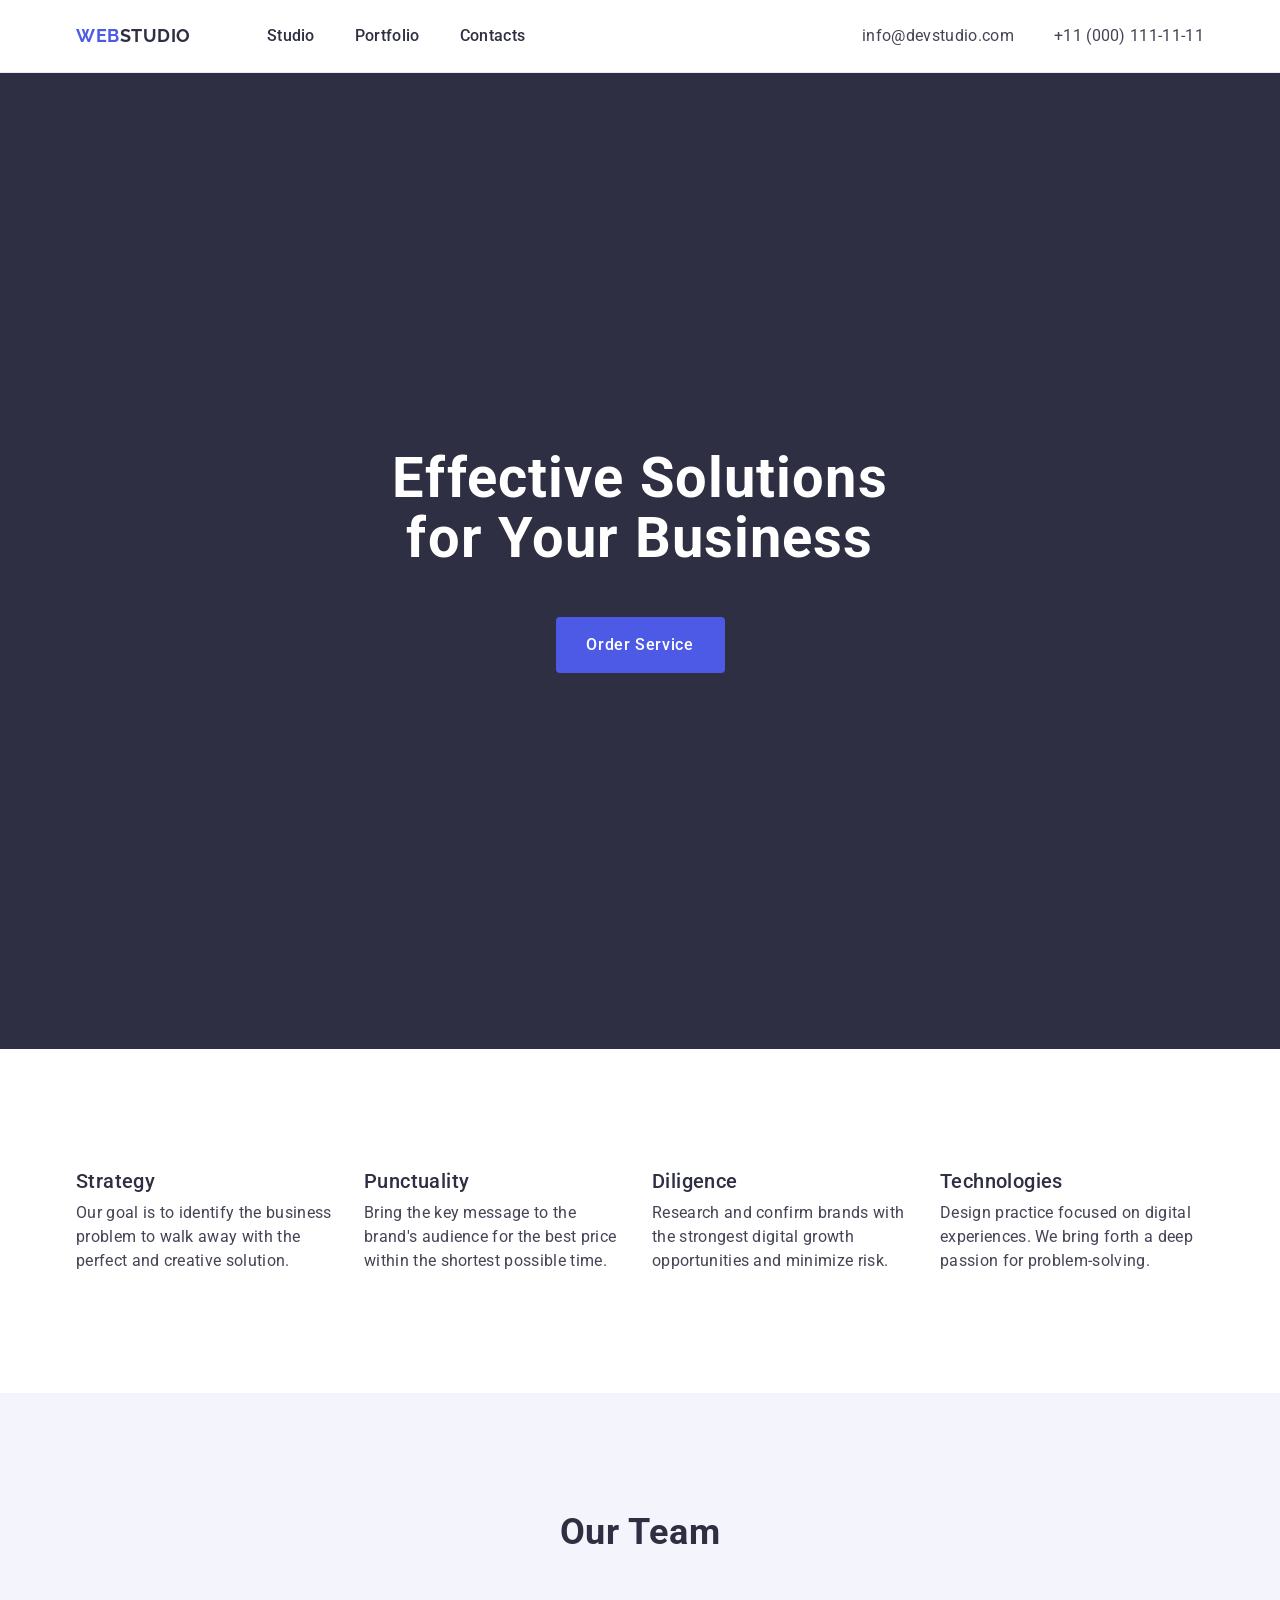
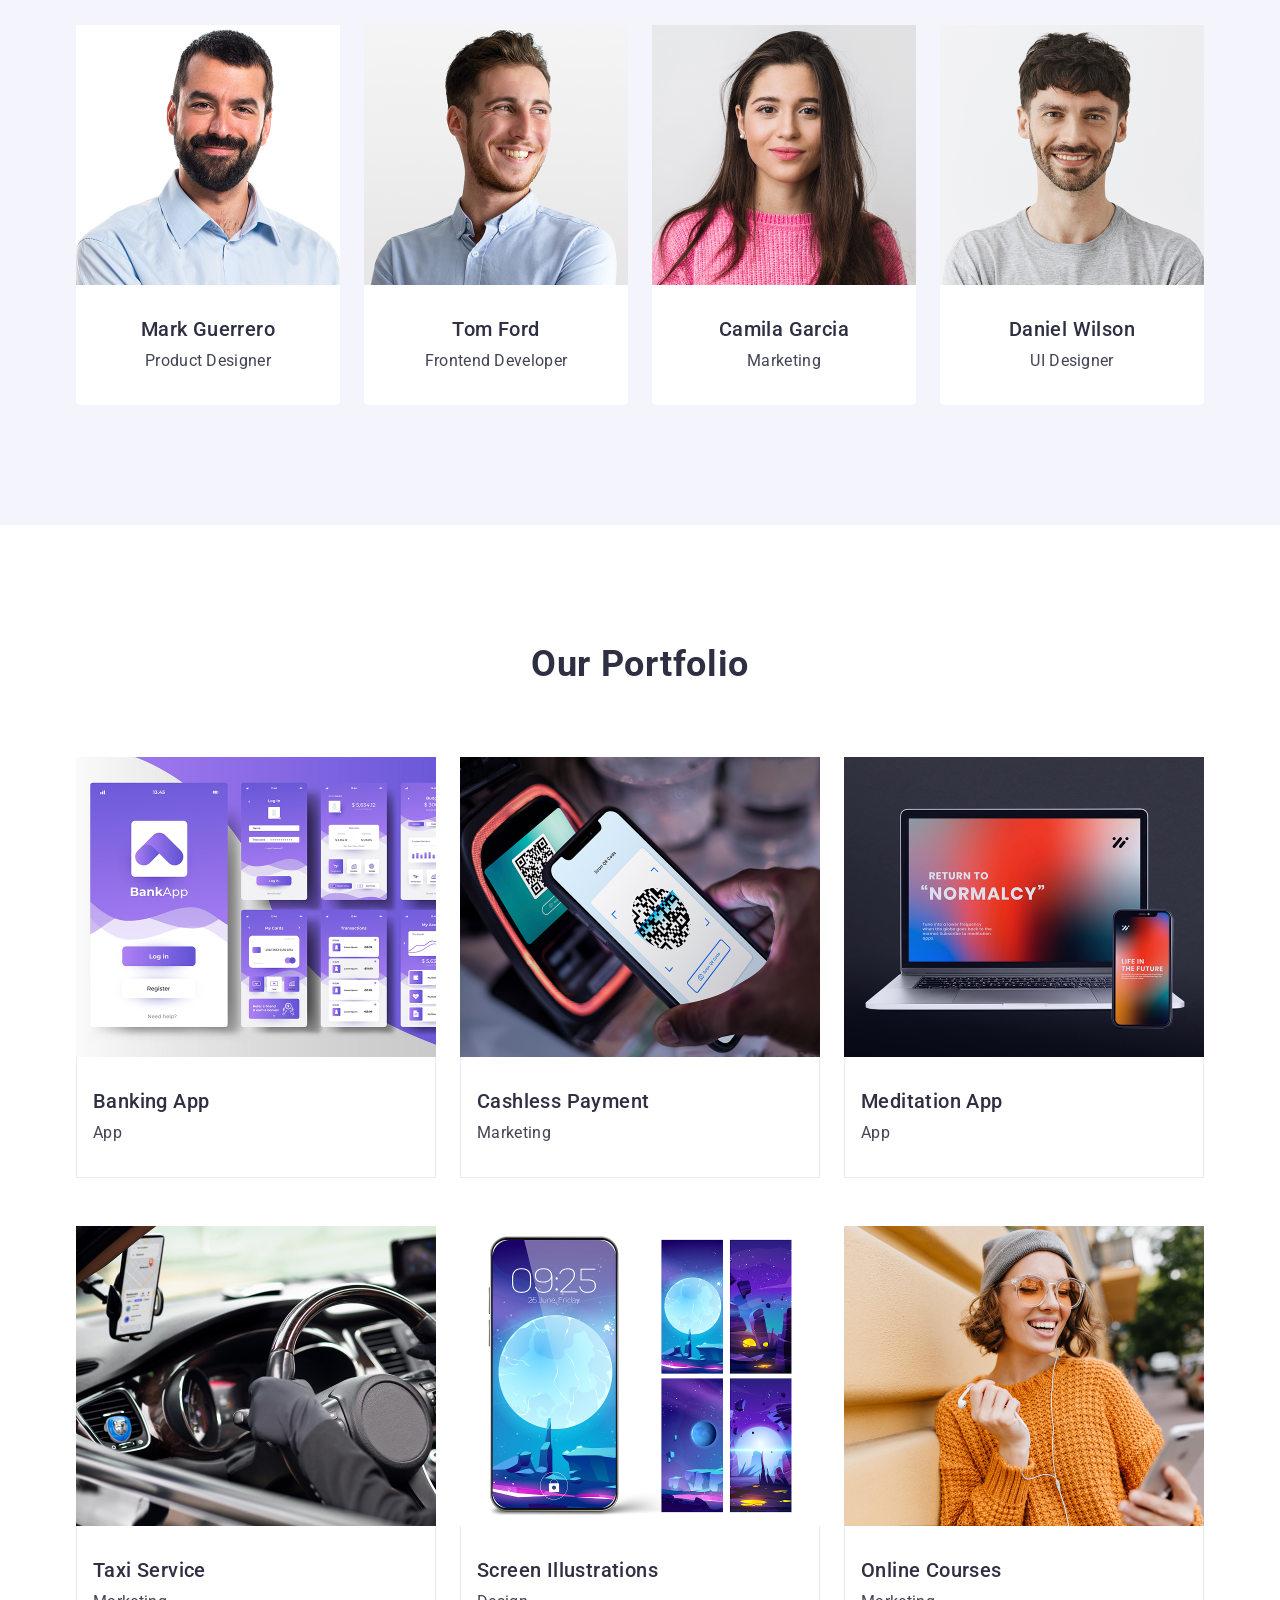
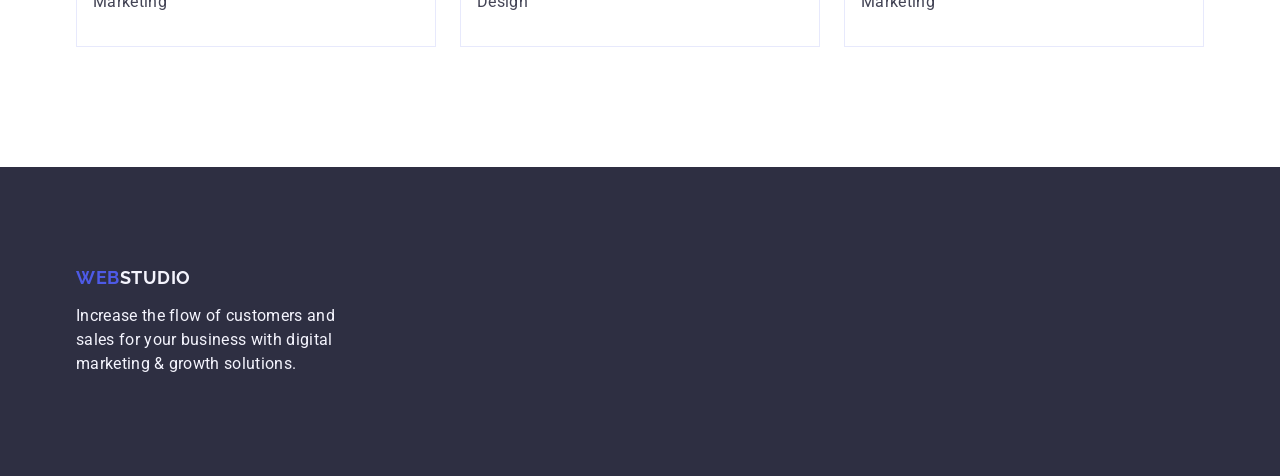
==== index.html @ 488a1b70 "Initial commit" ====
<!doctype html>
<html lang="en">
  <head>
    <meta charset="UTF-8" />
    <meta name="description" content="WebStudio welcoming page" />
    <title>WebStudio</title>
    <link
      rel="stylesheet"
      href="https://cdnjs.cloudflare.com/ajax/libs/modern-normalize/3.0.1/modern-normalize.min.css"
      integrity="sha512-q6WgHqiHlKyOqslT/lgBgodhd03Wp4BEqKeW6nNtlOY4quzyG3VoQKFrieaCeSnuVseNKRGpGeDU3qPmabCANg=="
      crossorigin="anonymous"
      referrerpolicy="no-referrer"
    />
    <link rel="preconnect" href="https://fonts.googleapis.com" />
    <link rel="preconnect" href="https://fonts.gstatic.com" crossorigin />
    <link
      href="https://fonts.googleapis.com/css2?family=Raleway:ital,wght@0,100..900;1,100..900&family=Roboto:ital,wght@0,100..900;1,100..900&display=swap"
      rel="stylesheet"
    />
    <link rel="stylesheet" href="./css/styles.css" />
  </head>
  <body class="page-body">
    <div class="page-container">
      <header class="page-header">
        <div class="container nav">
          <a class="logo-header" href="./index.html"
            >Web<span class="accent-logo">Studio</span></a
          >
          <div class="header-links">
            <nav class="page-nav">
              <ul class="nav-list">
                <li><a class="nav-link" href="">Studio</a></li>
                <li><a class="nav-link" href="">Portfolio</a></li>
                <li><a class="nav-link" href="">Contacts</a></li>
              </ul>
            </nav>
            <address class="contacts">
              <ul class="address-list">
                <li>
                  <a class="contacts-link" href="mailto:info@devstudio.com"
                    >info@devstudio.com</a
                  >
                </li>
                <li>
                  <a class="contacts-link" href="tel:+110001111111"
                    >+11 (000) 111-11-11</a
                  >
                </li>
              </ul>
            </address>
          </div>
        </div>
      </header>
      <main class="main-container">
        <!--Order service section-->
        <section class="moto">
          <div class="container moto">
            <h1>Effective Solutions for Your Business</h1>
            <button class="button-order" type="button">Order Service</button>
          </div>
        </section>
        <!--Our features section-->
        <section class="features-sec">
          <div class="container">
            <h2 class="visually-hidden">Our Features</h2>
            <ul class="features-list">
              <li class="features-item">
                <h3>Strategy</h3>
                <p class="features-p">
                  Our goal is to identify the business problem to walk away with
                  the perfect and creative solution.
                </p>
              </li>
              <li class="features-item">
                <h3>Punctuality</h3>
                <p class="features-p">
                  Bring the key message to the brand's audience for the best
                  price within the shortest possible time.
                </p>
              </li>
              <li class="features-item">
                <h3>Diligence</h3>
                <p class="features-p">
                  Research and confirm brands with the strongest digital growth
                  opportunities and minimize risk.
                </p>
              </li>
              <li class="features-item">
                <h3>Technologies</h3>
                <p class="features-p">
                  Design practice focused on digital experiences. We bring forth
                  a deep passion for problem-solving.
                </p>
              </li>
            </ul>
          </div>
        </section>
        <!--Our team section-->
        <section class="team-sec">
          <div class="container team">
            <h2>Our Team</h2>
            <ul class="team-list">
              <li class="team-link">
                <img
                  src="./images/mark-g.jpg"
                  width="264"
                  height="260"
                  alt="partrait of Mark Guerrero"
                />
                <div class="card-name">
                  <h3 class="team-name">Mark Guerrero</h3>
                  <p class="team-position">Product Designer</p>
                </div>
              </li>
              <li class="team-link">
                <img
                  src="./images/tom-f.jpg"
                  width="264"
                  height="260"
                  alt="partrait of Tom Ford"
                />
                <div class="card-name">
                  <h3 class="team-name">Tom Ford</h3>
                  <p class="team-position">Frontend Developer</p>
                </div>
              </li>
              <li class="team-link">
                <img
                  src="./images/camila-g.jpg"
                  width="264"
                  height="260"
                  alt="partrait of Camila Garcia"
                />
                <div class="card-name">
                  <h3 class="team-name">Camila Garcia</h3>
                  <p class="team-position">Marketing</p>
                </div>
              </li>
              <li class="team-link">
                <img
                  src="./images/daniel-w.jpg"
                  width="264"
                  height="260"
                  alt="partrait of Daniel Wilson"
                />
                <div class="card-name">
                  <h3 class="team-name">Daniel Wilson</h3>
                  <p class="team-position">UI Designer</p>
                </div>
              </li>
            </ul>
          </div>
        </section>
        <!--Our portfolio section-->
        <section class="portfolio">
          <div class="container">
            <h2>Our Portfolio</h2>
            <ul class="portfolio-list">
              <li class="portfolio-item">
                <img
                  src="./images/app.jpg"
                  width="360"
                  height="300"
                  alt="screenshots of banking app"
                />
                <div class="portf-box">
                  <h3>Banking App</h3>
                  <p class="portf-text">App</p>
                </div>
              </li>
              <li class="portfolio-item">
                <img
                  src="./images/cashless.jpg"
                  width="360"
                  height="300"
                  alt="phone placed near nfc reader"
                />
                <div class="portf-box">
                  <h3>Cashless Payment</h3>
                  <p class="portf-text">Marketing</p>
                </div>
              </li>
              <li class="portfolio-item">
                <img
                  src="./images/meditation.jpg"
                  width="360"
                  height="300"
                  alt="laptop screen with Meditation app opened"
                />
                <div class="portf-box">
                  <h3>Meditation App</h3>
                  <p class="portf-text">App</p>
                </div>
              </li>
              <li class="portfolio-item">
                <img
                  src="./images/taxi.jpg"
                  width="360"
                  height="300"
                  alt="look through the car's window into the car where driver's hands on the wheel"
                />
                <div class="portf-box">
                  <h3>Taxi Service</h3>
                  <p class="portf-text">Marketing</p>
                </div>
              </li>
              <li class="portfolio-item">
                <img
                  src="./images/screen.jpg"
                  width="360"
                  height="300"
                  alt="phone screen with different wallpaper"
                />
                <div class="portf-box">
                  <h3>Screen Illustrations</h3>
                  <p class="portf-text">Design</p>
                </div>
              </li>
              <li class="portfolio-item">
                <img
                  src="./images/online.jpg"
                  width="360"
                  height="300"
                  alt="young women in glassesa and oragne sweater, smiling, looking into her phone "
                />
                <div class="portf-box">
                  <h3>Online Courses</h3>
                  <p class="portf-text">Marketing</p>
                </div>
              </li>
            </ul>
          </div>
        </section>
      </main>
      <footer>
        <div class="container">
          <a class="logo-footer" href="./index.html"
            >Web<span class="accent-logo-footer">Studio</span></a
          >
          <p class="p-footer">
            Increase the flow of customers and sales for your business with
            digital marketing & growth solutions.
          </p>
        </div>
      </footer>
    </div>
  </body>
</html>
---- css/styles.css ----
*,
*::before,
*::after {
    box-sizing: border-box;
}


.logo-header {
    font-family: "Raleway", sans-serif;
    font-size: 18px;
    font-weight: 700;
    line-height: 1.17;
    letter-spacing: 0.03em;
    color: #4D5AE5; 
    text-transform: uppercase;
    display: block;
}

.logo-footer {
    font-family: "Raleway", sans-serif;
    font-size: 18px;
    font-weight: 700;
    line-height: 1.17;
    letter-spacing: 0.03em;
    color: #4d5ae5;
    text-transform: uppercase;
    display: inline-block;
    width: 115px;
    margin-bottom: 16px;
}

.accent-logo {
    color: #2E2F42;
}

.accent-logo-footer {
    color: #F4F4FD;
}


body {
    font-family: "Roboto", sans-serif;
    color: #2E2F42;
    font-size: 16px;
    line-height: 1.5;
    font-weight: 500;
    letter-spacing: 0.02em;
    background-color: #FFFFFF;
}

.page-container {
    min-height: 100vh;
    display: flex;
    flex-direction: column;
}

body {
    margin: 0;
}

.container {
    max-width: 1158px;
    margin: 0 auto;
    padding: 0 15px;
}

.page-header .container {
    display: flex;
    align-items: center;
}

header {
    border-bottom: 1px solid #E7E9FC;
}

.header-links {
    display: flex;
    justify-content: space-between;
    margin-left: 76px;
    gap: 40px;
    flex-grow: 1;
}

.main-container {
    flex-grow: 1;
}

a {
    text-decoration: none;
    color: inherit;
    font-style: normal;
}

address {
    color: #434455;
    font-weight: 400;
}

address a:hover,
address a:focus {
    color: #404BBF;
}

.nav-link {
    font-weight: 500;
    padding: 24px 0;
}

.nav-list {
    display: flex;
    gap: 40px;
}

.nav-link,
.contacts-link {
    display: block;
}

.contacts-link {
    padding: 24px 0;
}

.address-list {
    display: flex;
    gap: 40px;
}

.nav-link:active {
    text-decoration: underline;
}

.nav-link:hover,
.nav-link:focus {
    color: #404BBF;
}

.moto {
    background-color: #2E2F42;
    padding: 188px 0;
}

.moto .container {
    display: flex;
    flex-direction: column;
    align-items: center;
}

.moto h1 {
    max-width: 496px;
    padding-bottom: 48px;
}

.portfolio {
    padding: 120px 0;
}

h1,
h2,
h3,
h4,
h5,
h6,
p {
    margin-top: 0;
    margin-bottom: 0;
}

ul,
ol {
    margin-top: 0;
    margin-bottom: 0;
    padding-left: 0;
    list-style-type: none;
}

img {
    display: block;
    max-width: 100%;
}

h1 {
    color: #FFFFFF;
    font-weight: 700;
    line-height: 1.07;
    text-align: center;
    font-size: 56px;
    letter-spacing: 0.02em;
}

.button-order {
    background-color: #4D5AE5;
    color: #FFFFFF;
    font-weight: 500;
    font-size: 16px;
    line-height: 1.5;
    letter-spacing: 0.04em;
    cursor: pointer;
    width: 169px;
    padding-top: 16px;
    padding-bottom: 16px;
    border-radius: 4px;
    border: none;
}

.button-order:hover,
.button-order:focus {
    background-color: #404BBF;
    color: #FFFFFF;
}

h2 {
    font-weight: 700;
    line-height: 1.11;
    font-size: 36px;
    text-align: center;
    letter-spacing: 0.02em;
}

h3 {
    font-size: 20px;
    font-weight: 500;
    line-height: 1.2;
    letter-spacing: 0.02em;
}

h2,
h3 {
    color: #2E2F42;
}

.features-list {
    display: flex;
    gap: 24px;
    padding: 0;
}

.visually-hidden {
    position: absolute;
    width: 1px;
    height: 1px;
    margin: -1px;
    border: 0;
    padding: 0;
    white-space: nowrap;
    clip-path: inset(100%);
    clip: rect(0 0 0 0);
    overflow: hidden;
}

.features-p {
    color: #434455;
    font-size: 16px;
    line-height: 1.5;
    font-weight: 400;
    letter-spacing: 0.02em;
}

.features-item {
    flex-basis: calc((100% - 72px) / 4);
}

.features-item h3 {
    padding-bottom: 8px;
}

.team-list {
    display: flex;
    gap: 24px;
    flex-wrap: wrap;
}

.team-sec {
    background-color: #F4F4FD;
    padding: 120px 0;
}

.team-sec h2 {
    padding-bottom: 72px;
}

.features-sec {
    padding: 120px 0;
}

.team-link {
    background-color: #FFFFFF;
    flex-basis: calc((100% - 72px) / 4);
    border-radius: 0 0 4px 4px;
    overflow: hidden;
}

.team-link img {
    object-fit: cover;
}

.card-name {
        padding: 32px 16px;
        text-align: center;
}

.team-name {
    padding-bottom: 8px;
}

.team-position {
    text-align: center;
    color: #434455;
    font-weight: 400;
    line-height: 1.5;
    letter-spacing: 0.02em;
}

.portfolio-list {
    display: flex;
    gap: 24px;
    flex-wrap: wrap;
    row-gap: 48px;
}

.portfolio h2 {
    padding-bottom: 72px;
}

.portfolio-item {
    flex-basis: calc((100% - 48px) / 3);
}

.portf-box {
    border-bottom: 1px solid #E7E9FC;
    border-left: 1px solid #E7E9FC;
    border-right: 1px solid #E7E9FC;
    padding: 32px 16px;
}

.portfolio-item h3 {
    padding-bottom: 8px;
}

.portf-text {
    font-size: 16px;
    line-height: 1.5;
    letter-spacing: 0.02em;
    color: #434455;
    font-weight: 400;
}

footer {
    background-color: #2E2F42;
    color: #F4F4FD;
    font-weight: 400;
    padding: 100px 0;
}

.p-footer {
    line-height: 1.5;
    letter-spacing: 0.02em;
    color: #F4F4FD;
    display: block;
    max-width: 264px;
}
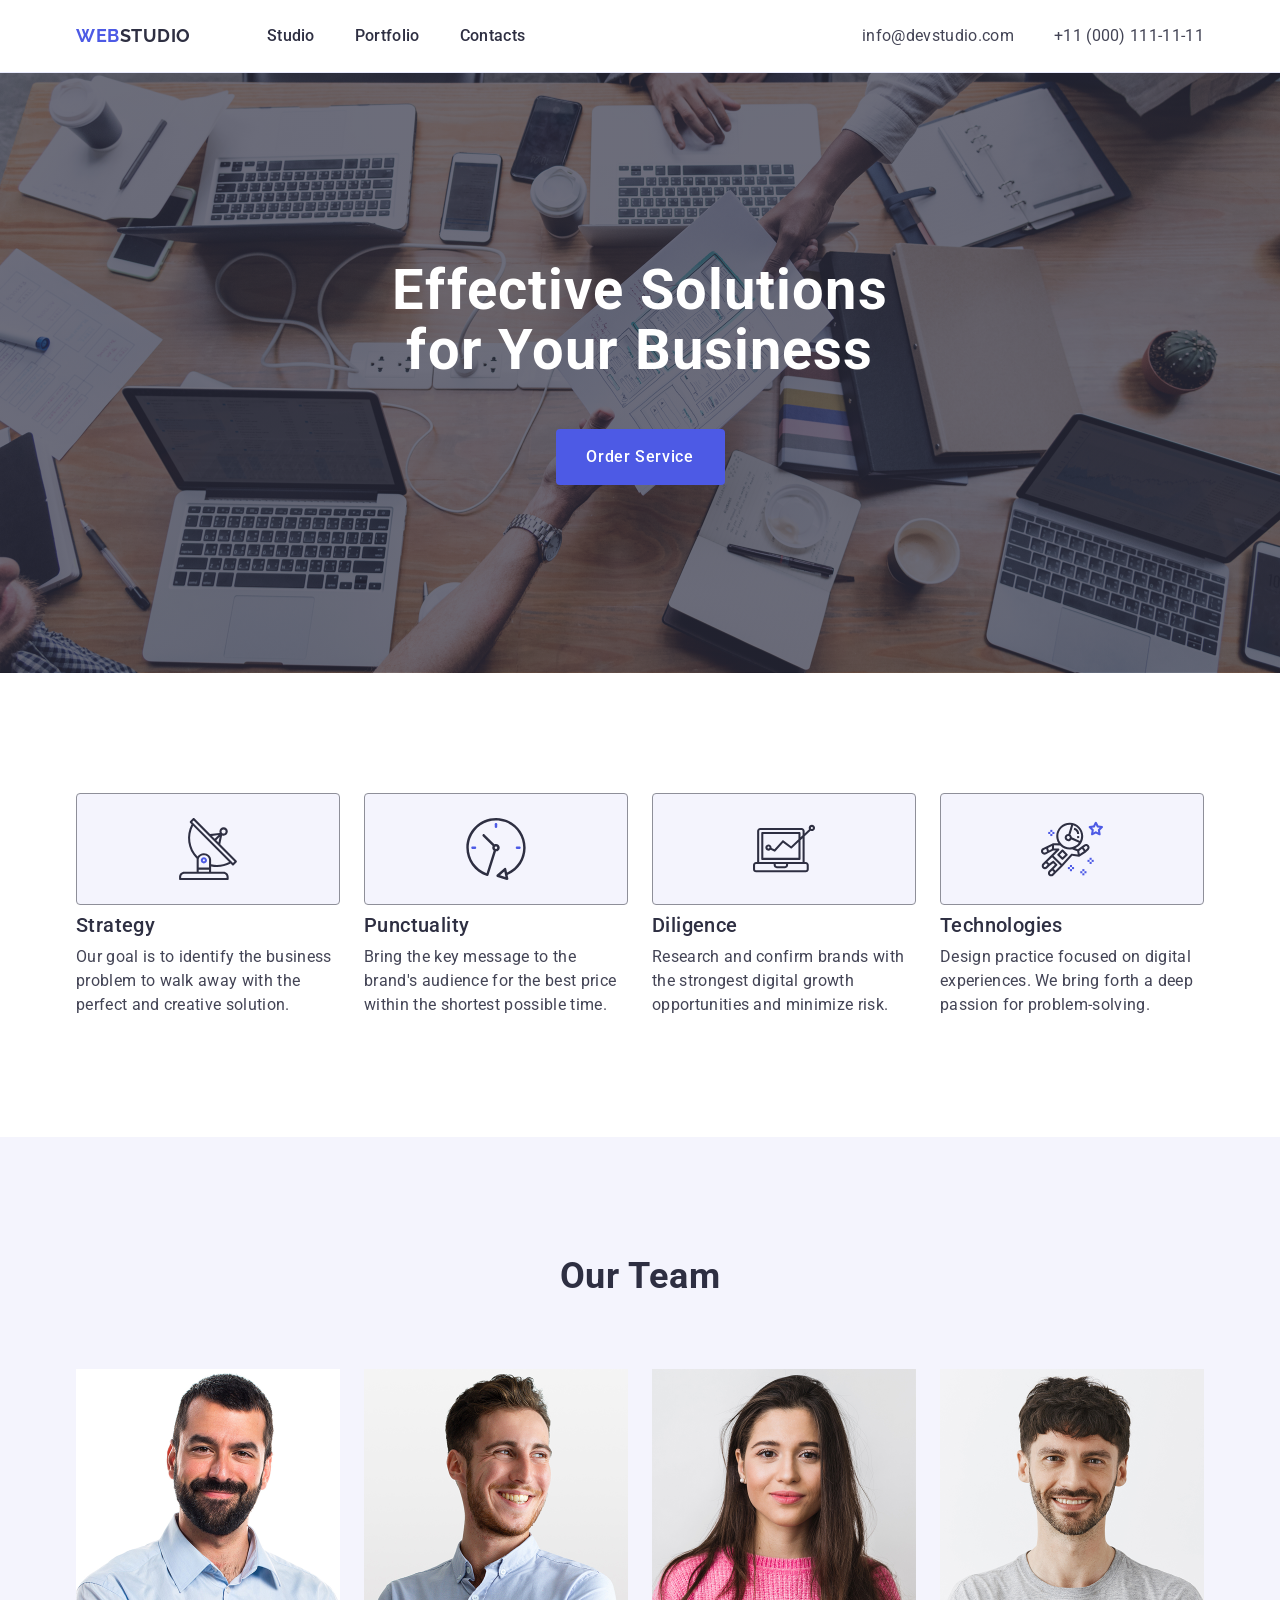
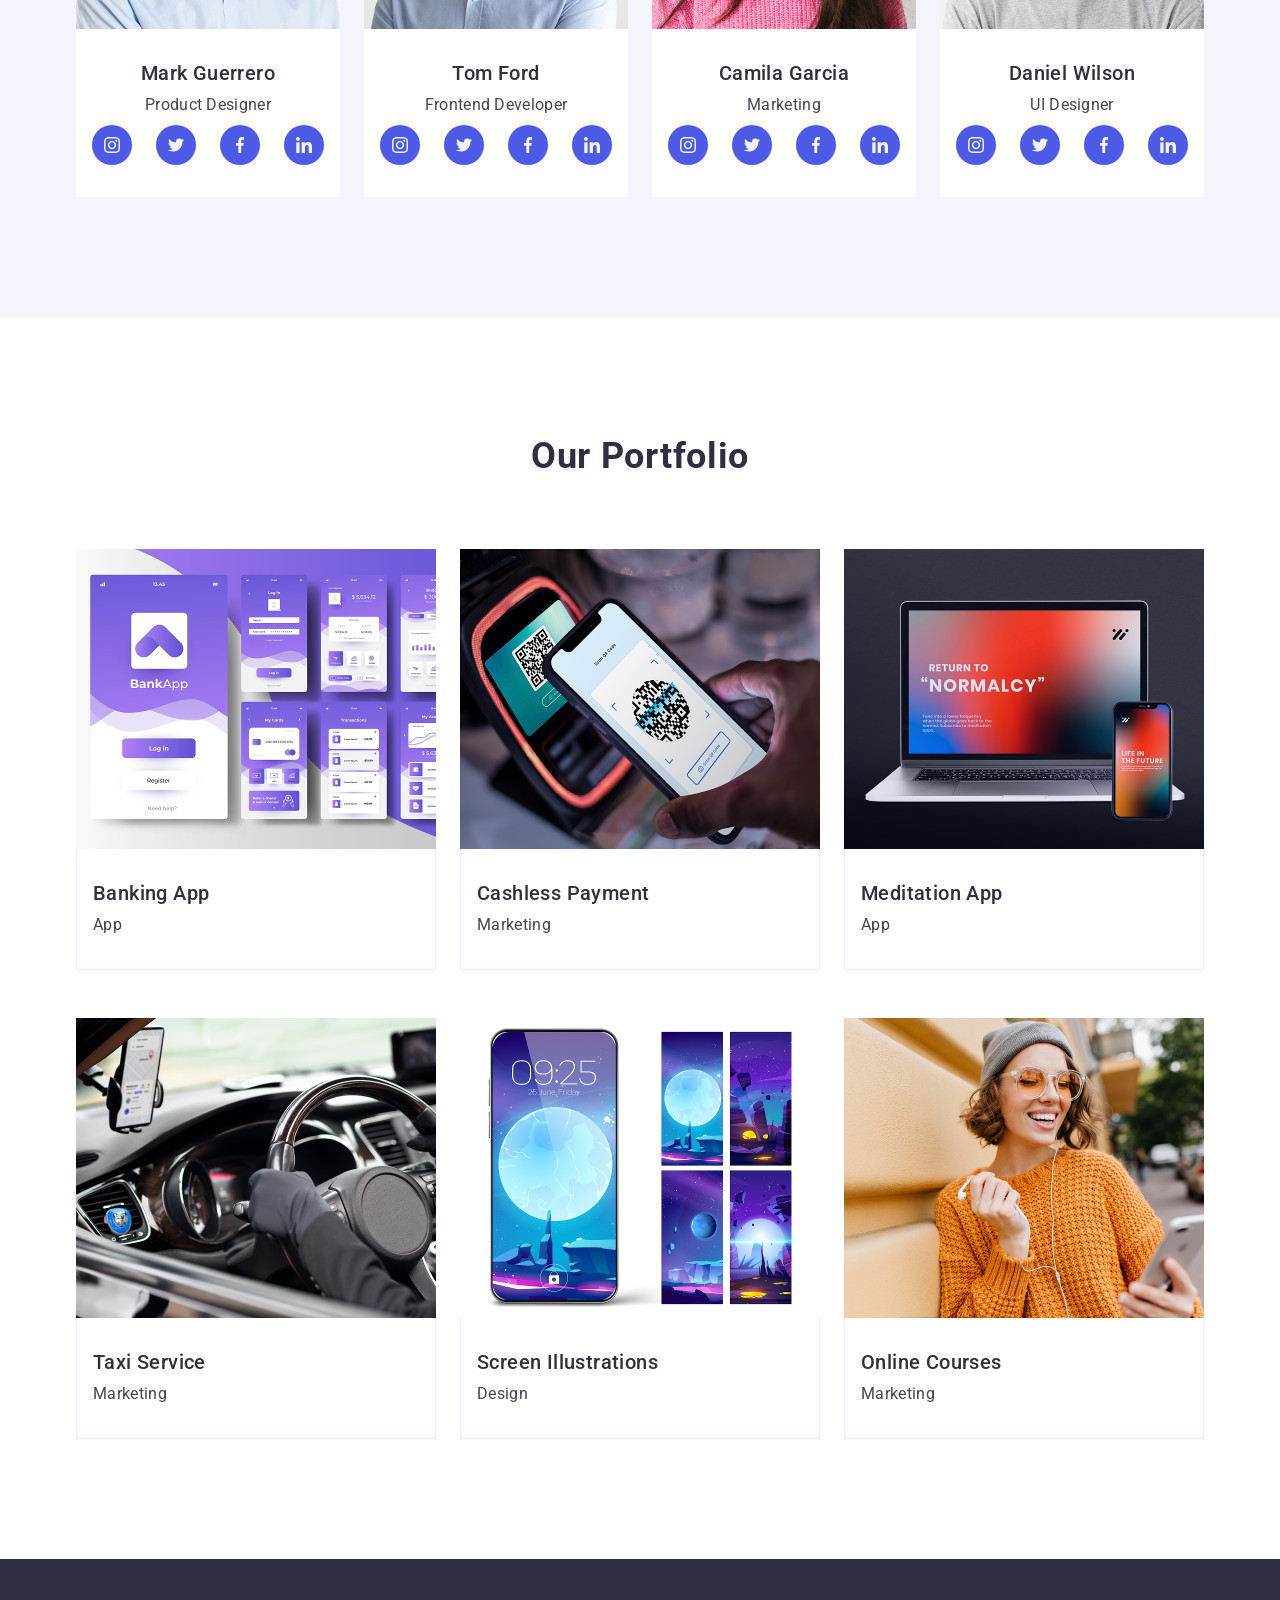
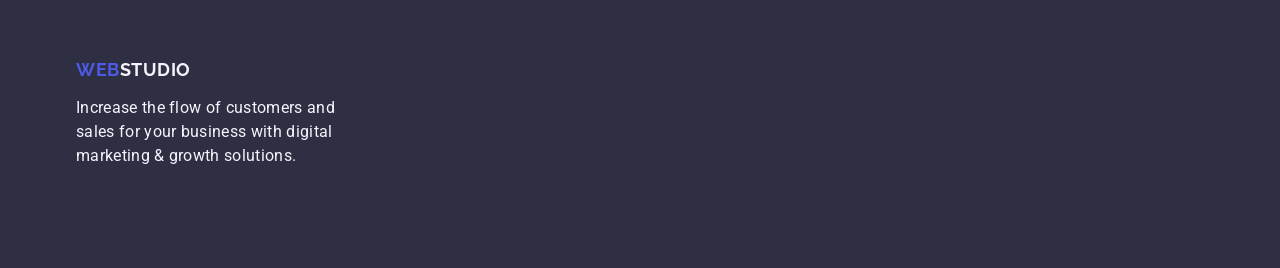
==== commit b5a96950: "in strategy svg were placed, in team social links box been started" ====
--- a/index.html
+++ b/index.html
@@ -54,7 +54,7 @@
       <main class="main-container">
         <!--Order service section-->
         <section class="moto">
-          <div class="container moto">
+          <div class="container">
             <h1>Effective Solutions for Your Business</h1>
             <button class="button-order" type="button">Order Service</button>
           </div>
@@ -65,6 +65,9 @@
             <h2 class="visually-hidden">Our Features</h2>
             <ul class="features-list">
               <li class="features-item">
+                <svg class="antenna">
+                  <use href="./images/svg/symbol-defs/symbol-defs.svg#antenna"></use>
+                </svg>
                 <h3>Strategy</h3>
                 <p class="features-p">
                   Our goal is to identify the business problem to walk away with
@@ -72,6 +75,9 @@
                 </p>
               </li>
               <li class="features-item">
+                  <svg class="clock">
+                  <use href="./images/svg/symbol-defs/symbol-defs.svg#clock"></use>
+                </svg>
                 <h3>Punctuality</h3>
                 <p class="features-p">
                   Bring the key message to the brand's audience for the best
@@ -79,6 +85,9 @@
                 </p>
               </li>
               <li class="features-item">
+                  <svg class="pc">
+                  <use href="./images/svg/symbol-defs/symbol-defs.svg#pc"></use>
+                </svg>
                 <h3>Diligence</h3>
                 <p class="features-p">
                   Research and confirm brands with the strongest digital growth
@@ -86,6 +95,9 @@
                 </p>
               </li>
               <li class="features-item">
+                  <svg class="astronaut">
+                  <use href="./images/svg/symbol-defs/symbol-defs.svg#astronaut"></use>
+                </svg>
                 <h3>Technologies</h3>
                 <p class="features-p">
                   Design practice focused on digital experiences. We bring forth
@@ -110,6 +122,28 @@
                 <div class="card-name">
                   <h3 class="team-name">Mark Guerrero</h3>
                   <p class="team-position">Product Designer</p>
+                  <ul class="social-ico">
+                    <li class="icon">
+                      <svg class="instagram">
+                        <use href="./images/svg/symbol-defs/symbol-defs.svg#instagram"></use>
+                      </svg>
+                    </li>
+                    <li class="icon">
+                      <svg class="twitter">
+                        <use href="./images/svg/symbol-defs/symbol-defs.svg#twitter"></use>
+                      </svg>
+                    </li>
+                    <li class="icon">
+                      <svg class="facebook">
+                        <use href="./images/svg/symbol-defs/symbol-defs.svg#facebook"></use>
+                      </svg>
+                    </li>
+                    <li class="icon">
+                      <svg class="linkedin">
+                        <use href="./images/svg/symbol-defs/symbol-defs.svg#linkedin"></use>
+                      </svg>
+                    </li>
+                  </ul>
                 </div>
               </li>
               <li class="team-link">
@@ -122,6 +156,28 @@
                 <div class="card-name">
                   <h3 class="team-name">Tom Ford</h3>
                   <p class="team-position">Frontend Developer</p>
+                  <ul class="social-ico">
+                    <li class="icon">
+                      <svg class="instagram">
+                        <use href="./images/svg/symbol-defs/symbol-defs.svg#instagram"></use>
+                      </svg>
+                    </li>
+                    <li class="icon">
+                      <svg class="twitter">
+                        <use href="./images/svg/symbol-defs/symbol-defs.svg#twitter"></use>
+                      </svg>
+                    </li>
+                    <li class="icon">
+                      <svg class="facebook">
+                        <use href="./images/svg/symbol-defs/symbol-defs.svg#facebook"></use>
+                      </svg>
+                    </li>
+                    <li class="icon">
+                      <svg class="linkedin">
+                        <use href="./images/svg/symbol-defs/symbol-defs.svg#linkedin"></use>
+                      </svg>
+                    </li>
+                  </ul>
                 </div>
               </li>
               <li class="team-link">
@@ -134,6 +190,28 @@
                 <div class="card-name">
                   <h3 class="team-name">Camila Garcia</h3>
                   <p class="team-position">Marketing</p>
+                  <ul class="social-ico">
+                    <li class="icon">
+                      <svg class="instagram">
+                        <use href="./images/svg/symbol-defs/symbol-defs.svg#instagram"></use>
+                      </svg>
+                    </li>
+                    <li class="icon">
+                      <svg class="twitter">
+                        <use href="./images/svg/symbol-defs/symbol-defs.svg#twitter"></use>
+                      </svg>
+                    </li>
+                    <li class="icon">
+                      <svg class="facebook">
+                        <use href="./images/svg/symbol-defs/symbol-defs.svg#facebook"></use>
+                      </svg>
+                    </li>
+                    <li class="icon">
+                      <svg class="linkedin">
+                        <use href="./images/svg/symbol-defs/symbol-defs.svg#linkedin"></use>
+                      </svg>
+                    </li>
+                  </ul>
                 </div>
               </li>
               <li class="team-link">
@@ -146,6 +224,28 @@
                 <div class="card-name">
                   <h3 class="team-name">Daniel Wilson</h3>
                   <p class="team-position">UI Designer</p>
+                  <ul class="social-ico">
+                    <li class="icon">
+                      <svg class="instagram">
+                        <use href="./images/svg/symbol-defs/symbol-defs.svg#instagram"></use>
+                      </svg>
+                    </li>
+                    <li class="icon">
+                      <svg class="twitter">
+                        <use href="./images/svg/symbol-defs/symbol-defs.svg#twitter"></use>
+                      </svg>
+                    </li>
+                    <li class="icon">
+                      <svg class="facebook">
+                        <use href="./images/svg/symbol-defs/symbol-defs.svg#facebook"></use>
+                      </svg>
+                    </li>
+                    <li class="icon">
+                      <svg class="linkedin">
+                        <use href="./images/svg/symbol-defs/symbol-defs.svg#linkedin"></use>
+                      </svg>
+                    </li>
+                  </ul>
                 </div>
               </li>
             </ul>
--- a/css/styles.css
+++ b/css/styles.css
@@ -137,6 +137,35 @@
 .moto {
     background-color: #2E2F42;
     padding: 188px 0;
+    background-image: 
+        linear-gradient(rgba(46, 47, 66, 0.7), rgba(46, 47, 66, 0.7)),
+        url(../images/people-office-1.jpg);
+    background-position: center;
+    background-repeat: no-repeat;
+    display: flex;
+    flex-direction: column;
+    justify-content: center;
+    align-items: center;
+    background-size: cover;
+    margin: 0 auto;
+    max-width: 1440px;
+}
+
+.social-ico {
+    display: flex;
+    flex-direction: row;
+    gap: 24px;
+    justify-content: center;
+    align-items: center;
+}
+
+.icon {
+    display: flex;
+    background-color: #4D5AE5;
+    border-radius: 50%;
+    padding: 12px;
+    width: 40px;
+    height: 40px;
 }
 
 .moto .container {
@@ -263,6 +292,50 @@
     padding-bottom: 8px;
 }
 
+.antenna {
+    display: block;
+    max-width: 264px;
+    max-height: 112px;
+    border: 1px solid #8E8F99;
+    background-color: #F4F4FD;
+    padding: 24px 100px;
+    border-radius: 4px;
+    margin-bottom: 8px;
+}
+
+.clock {
+    display: block;
+    max-width: 264px;
+    max-height: 112px;
+    border: 1px solid #8E8F99;
+    background-color: #F4F4FD;
+    padding: 24px 100px;
+    border-radius: 4px;
+    margin-bottom: 8px;
+}
+
+.pc {
+    display: block;
+    max-width: 264px;
+    max-height: 112px;
+    border: 1px solid #8E8F99;
+    background-color: #F4F4FD;
+    padding: 24px 100px;
+    border-radius: 4px;
+    margin-bottom: 8px;
+}
+
+.astronaut {
+    display: block;
+    max-width: 264px;
+    max-height: 112px;
+    border: 1px solid #8E8F99;
+    background-color: #F4F4FD;
+    padding: 24px 100px;
+    border-radius: 4px;
+    margin-bottom: 8px;
+}
+
 .team-list {
     display: flex;
     gap: 24px;
@@ -308,6 +381,7 @@
     font-weight: 400;
     line-height: 1.5;
     letter-spacing: 0.02em;
+    margin-bottom: 8px;
 }
 
 .portfolio-list {
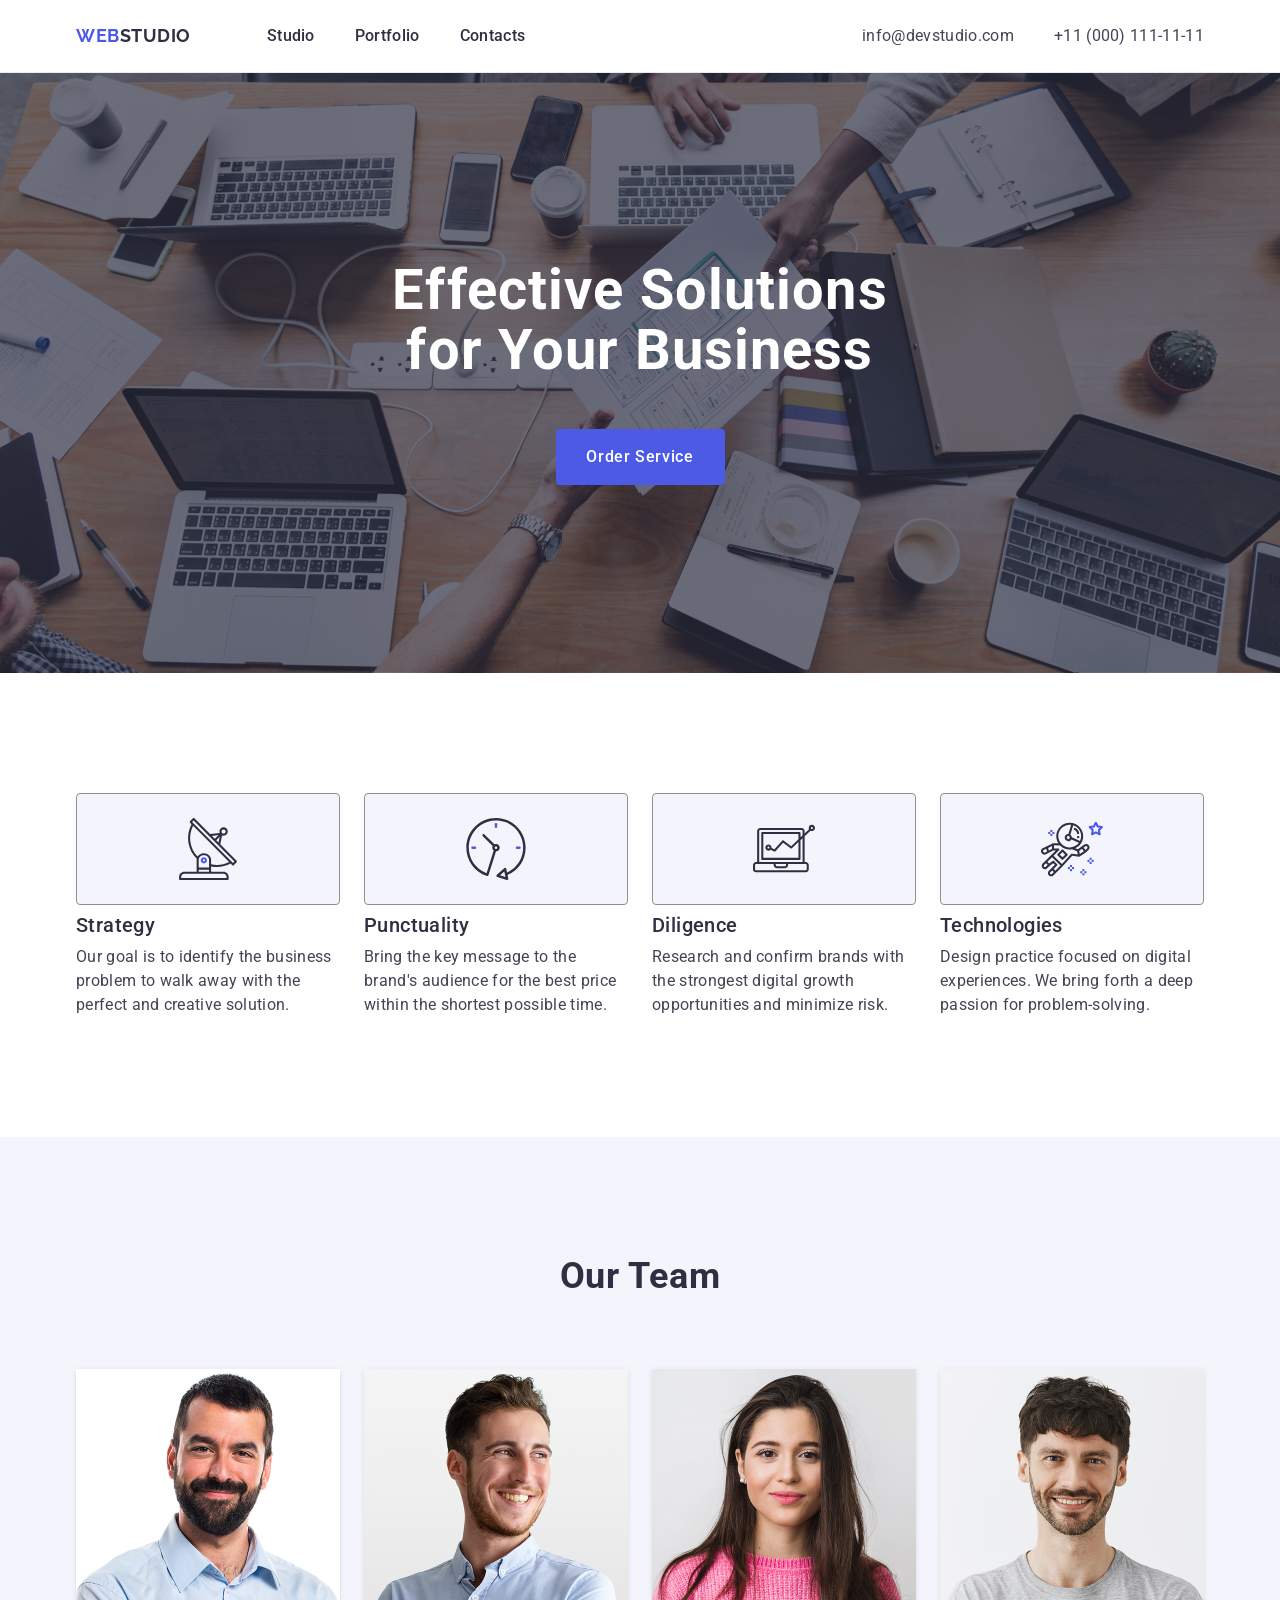
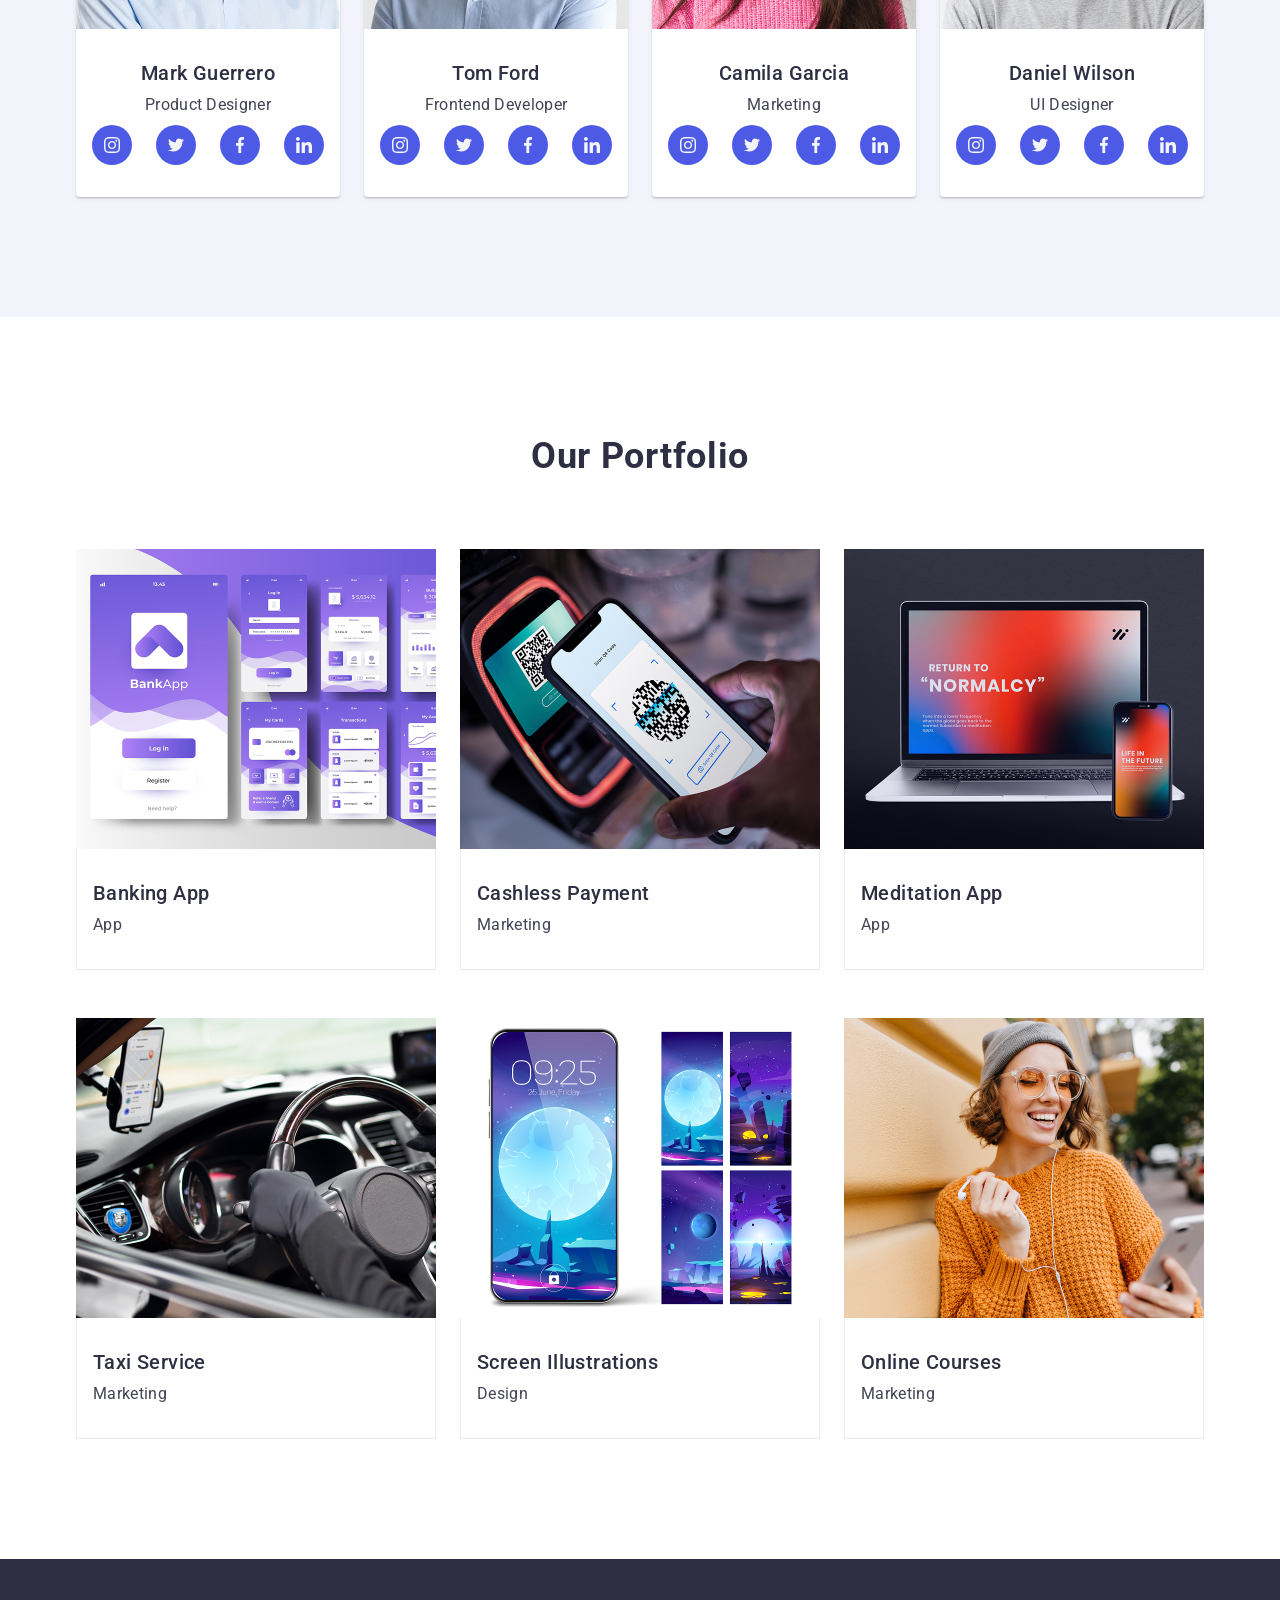
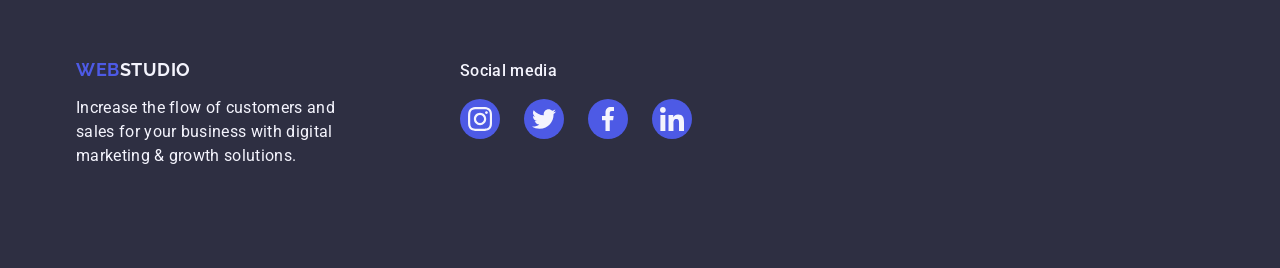
==== commit 5cb3e2fc: "fotter social link has been built in css" ====
--- a/index.html
+++ b/index.html
@@ -124,24 +124,32 @@
                   <p class="team-position">Product Designer</p>
                   <ul class="social-ico">
                     <li class="icon">
-                      <svg class="instagram">
-                        <use href="./images/svg/symbol-defs/symbol-defs.svg#instagram"></use>
-                      </svg>
-                    </li>
-                    <li class="icon">
-                      <svg class="twitter">
-                        <use href="./images/svg/symbol-defs/symbol-defs.svg#twitter"></use>
-                      </svg>
-                    </li>
-                    <li class="icon">
-                      <svg class="facebook">
-                        <use href="./images/svg/symbol-defs/symbol-defs.svg#facebook"></use>
-                      </svg>
-                    </li>
-                    <li class="icon">
-                      <svg class="linkedin">
-                        <use href="./images/svg/symbol-defs/symbol-defs.svg#linkedin"></use>
-                      </svg>
+                      <a href="" class="ico-link">
+                          <svg class="instagram" width="16px" height="16px">
+                            <use href="./images/svg/symbol-defs/symbol-defs.svg#instagram"></use>
+                          </svg>
+                      </a>
+                    </li>
+                    <li class="icon">
+                      <a href="" class="ico-link">
+                        <svg class="twitter" width="16px" height="16px">
+                          <use href="./images/svg/symbol-defs/symbol-defs.svg#twitter"></use>
+                        </svg>
+                      </a>
+                    </li>
+                    <li class="icon">
+                      <a href="" class="ico-link">
+                        <svg class="facebook" width="16px" height="16px">
+                          <use href="./images/svg/symbol-defs/symbol-defs.svg#facebook"></use>
+                        </svg>
+                      </a>
+                    </li>
+                    <li class="icon">
+                      <a href="" class="ico-link">
+                        <svg class="linkedin" width="16px" height="16px">
+                          <use href="./images/svg/symbol-defs/symbol-defs.svg#linkedin"></use>
+                        </svg>
+                      </a>
                     </li>
                   </ul>
                 </div>
@@ -158,24 +166,32 @@
                   <p class="team-position">Frontend Developer</p>
                   <ul class="social-ico">
                     <li class="icon">
-                      <svg class="instagram">
-                        <use href="./images/svg/symbol-defs/symbol-defs.svg#instagram"></use>
-                      </svg>
-                    </li>
-                    <li class="icon">
-                      <svg class="twitter">
-                        <use href="./images/svg/symbol-defs/symbol-defs.svg#twitter"></use>
-                      </svg>
-                    </li>
-                    <li class="icon">
-                      <svg class="facebook">
-                        <use href="./images/svg/symbol-defs/symbol-defs.svg#facebook"></use>
-                      </svg>
-                    </li>
-                    <li class="icon">
-                      <svg class="linkedin">
-                        <use href="./images/svg/symbol-defs/symbol-defs.svg#linkedin"></use>
-                      </svg>
+                      <a href="" class="ico-link">
+                          <svg class="instagram" width="16px" height="16px">
+                            <use href="./images/svg/symbol-defs/symbol-defs.svg#instagram"></use>
+                          </svg>
+                      </a>
+                    </li>
+                    <li class="icon">
+                      <a href="" class="ico-link">
+                        <svg class="twitter" width="16px" height="16px">
+                          <use href="./images/svg/symbol-defs/symbol-defs.svg#twitter"></use>
+                        </svg>
+                      </a>
+                    </li>
+                    <li class="icon">
+                      <a href="" class="ico-link">
+                        <svg class="facebook" width="16px" height="16px">
+                          <use href="./images/svg/symbol-defs/symbol-defs.svg#facebook"></use>
+                        </svg>
+                      </a>
+                    </li>
+                    <li class="icon">
+                      <a href="" class="ico-link">
+                        <svg class="linkedin" width="16px" height="16px">
+                          <use href="./images/svg/symbol-defs/symbol-defs.svg#linkedin"></use>
+                        </svg>
+                      </a>
                     </li>
                   </ul>
                 </div>
@@ -192,24 +208,32 @@
                   <p class="team-position">Marketing</p>
                   <ul class="social-ico">
                     <li class="icon">
-                      <svg class="instagram">
-                        <use href="./images/svg/symbol-defs/symbol-defs.svg#instagram"></use>
-                      </svg>
-                    </li>
-                    <li class="icon">
-                      <svg class="twitter">
-                        <use href="./images/svg/symbol-defs/symbol-defs.svg#twitter"></use>
-                      </svg>
-                    </li>
-                    <li class="icon">
-                      <svg class="facebook">
-                        <use href="./images/svg/symbol-defs/symbol-defs.svg#facebook"></use>
-                      </svg>
-                    </li>
-                    <li class="icon">
-                      <svg class="linkedin">
-                        <use href="./images/svg/symbol-defs/symbol-defs.svg#linkedin"></use>
-                      </svg>
+                      <a href="" class="ico-link">
+                          <svg class="instagram" width="16px" height="16px">
+                            <use href="./images/svg/symbol-defs/symbol-defs.svg#instagram"></use>
+                          </svg>
+                      </a>
+                    </li>
+                    <li class="icon">
+                      <a href="" class="ico-link">
+                        <svg class="twitter" width="16px" height="16px">
+                          <use href="./images/svg/symbol-defs/symbol-defs.svg#twitter"></use>
+                        </svg>
+                      </a>
+                    </li>
+                    <li class="icon">
+                      <a href="" class="ico-link">
+                        <svg class="facebook" width="16px" height="16px">
+                          <use href="./images/svg/symbol-defs/symbol-defs.svg#facebook"></use>
+                        </svg>
+                      </a>
+                    </li>
+                    <li class="icon">
+                      <a href="" class="ico-link">
+                        <svg class="linkedin" width="16px" height="16px">
+                          <use href="./images/svg/symbol-defs/symbol-defs.svg#linkedin"></use>
+                        </svg>
+                      </a>
                     </li>
                   </ul>
                 </div>
@@ -226,24 +250,32 @@
                   <p class="team-position">UI Designer</p>
                   <ul class="social-ico">
                     <li class="icon">
-                      <svg class="instagram">
-                        <use href="./images/svg/symbol-defs/symbol-defs.svg#instagram"></use>
-                      </svg>
-                    </li>
-                    <li class="icon">
-                      <svg class="twitter">
-                        <use href="./images/svg/symbol-defs/symbol-defs.svg#twitter"></use>
-                      </svg>
-                    </li>
-                    <li class="icon">
-                      <svg class="facebook">
-                        <use href="./images/svg/symbol-defs/symbol-defs.svg#facebook"></use>
-                      </svg>
-                    </li>
-                    <li class="icon">
-                      <svg class="linkedin">
-                        <use href="./images/svg/symbol-defs/symbol-defs.svg#linkedin"></use>
-                      </svg>
+                      <a href="" class="ico-link">
+                          <svg class="instagram" width="16px" height="16px">
+                            <use href="./images/svg/symbol-defs/symbol-defs.svg#instagram"></use>
+                          </svg>
+                      </a>
+                    </li>
+                    <li class="icon">
+                      <a href="" class="ico-link">
+                        <svg class="twitter" width="16px" height="16px">
+                          <use href="./images/svg/symbol-defs/symbol-defs.svg#twitter"></use>
+                        </svg>
+                      </a>
+                    </li>
+                    <li class="icon">
+                      <a href="" class="ico-link">
+                        <svg class="facebook" width="16px" height="16px">
+                          <use href="./images/svg/symbol-defs/symbol-defs.svg#facebook"></use>
+                        </svg>
+                      </a>
+                    </li>
+                    <li class="icon">
+                      <a href="" class="ico-link">
+                        <svg class="linkedin" width="16px" height="16px">
+                          <use href="./images/svg/symbol-defs/symbol-defs.svg#linkedin"></use>
+                        </svg>
+                      </a>
                     </li>
                   </ul>
                 </div>
@@ -334,13 +366,47 @@
       </main>
       <footer>
         <div class="container">
-          <a class="logo-footer" href="./index.html"
-            >Web<span class="accent-logo-footer">Studio</span></a
-          >
-          <p class="p-footer">
-            Increase the flow of customers and sales for your business with
-            digital marketing & growth solutions.
-          </p>
+          <div class="footer-logo-text">
+              <a class="logo-footer" href="./index.html"
+                >Web<span class="accent-logo-footer">Studio</span></a>
+              <p class="p-footer">
+                Increase the flow of customers and sales for your business with
+                digital marketing & growth solutions.
+              </p>
+          </div>
+          <div class="find-us">
+              <p class="find-us-text">Social media</p>
+              <ul class="social-ico">
+                    <li class="icon">
+                      <a href="" class="ico-link">
+                          <svg class="instagram" width="24px" height="24px">
+                            <use href="./images/svg/symbol-defs/symbol-defs.svg#instagram"></use>
+                          </svg>
+                      </a>
+                    </li>
+                    <li class="icon">
+                      <a href="" class="ico-link">
+                        <svg class="twitter" width="24px" height="24px">
+                          <use href="./images/svg/symbol-defs/symbol-defs.svg#twitter"></use>
+                        </svg>
+                      </a>
+                    </li>
+                    <li class="icon">
+                      <a href="" class="ico-link">
+                        <svg class="facebook" width="24px" height="24px">
+                          <use href="./images/svg/symbol-defs/symbol-defs.svg#facebook"></use>
+                        </svg>
+                      </a>
+                    </li>
+                    <li class="icon">
+                      <a href="" class="ico-link">
+                        <svg class="linkedin" width="24px" height="24px">
+                          <use href="./images/svg/symbol-defs/symbol-defs.svg#linkedin"></use>
+                        </svg>
+                      </a>
+                    </li>
+              </ul>
+          </div>
         </div>
       </footer>
     </div>
--- a/css/styles.css
+++ b/css/styles.css
@@ -89,6 +89,7 @@
     text-decoration: none;
     color: inherit;
     font-style: normal;
+    transition: color 200ms cubic-bezier(0.4, 0, 0.2, 1);
 }
 
 address {
@@ -104,6 +105,7 @@
 .nav-link {
     font-weight: 500;
     padding: 24px 0;
+    transition: color 200ms cubic-bezier(0.4, 0, 0.2, 1);
 }
 
 .nav-list {
@@ -159,13 +161,21 @@
     align-items: center;
 }
 
-.icon {
+.ico-link {
     display: flex;
     background-color: #4D5AE5;
+    justify-content: center;
+    align-items: center;
+    color: #F4F4FD;
     border-radius: 50%;
-    padding: 12px;
     width: 40px;
     height: 40px;
+    transition: background-color 200ms cubic-bezier(0.4, 0, 0.2, 1);
+}
+
+.ico-link:hover,
+.ico-link:focus {
+    background-color: #404BBF;
 }
 
 .moto .container {
@@ -229,6 +239,9 @@
     padding-bottom: 16px;
     border-radius: 4px;
     border: none;
+    transition: 
+        background-color 200ms cubic-bezier(0.4, 0, 0.2, 1), 
+        color 200ms cubic-bezier(0.4, 0, 0.2, 1);
 }
 
 .button-order:hover,
@@ -292,17 +305,9 @@
     padding-bottom: 8px;
 }
 
-.antenna {
-    display: block;
-    max-width: 264px;
-    max-height: 112px;
-    border: 1px solid #8E8F99;
-    background-color: #F4F4FD;
-    padding: 24px 100px;
-    border-radius: 4px;
-    margin-bottom: 8px;
-}
-
+.antenna,
+.astronaut,
+.pc,
 .clock {
     display: block;
     max-width: 264px;
@@ -314,28 +319,6 @@
     margin-bottom: 8px;
 }
 
-.pc {
-    display: block;
-    max-width: 264px;
-    max-height: 112px;
-    border: 1px solid #8E8F99;
-    background-color: #F4F4FD;
-    padding: 24px 100px;
-    border-radius: 4px;
-    margin-bottom: 8px;
-}
-
-.astronaut {
-    display: block;
-    max-width: 264px;
-    max-height: 112px;
-    border: 1px solid #8E8F99;
-    background-color: #F4F4FD;
-    padding: 24px 100px;
-    border-radius: 4px;
-    margin-bottom: 8px;
-}
-
 .team-list {
     display: flex;
     gap: 24px;
@@ -360,6 +343,10 @@
     flex-basis: calc((100% - 72px) / 4);
     border-radius: 0 0 4px 4px;
     overflow: hidden;
+    box-shadow: 
+        0 2px 1px 0 rgba(46, 47, 66, 0.08), 
+        0 1px 1px 0 rgba(46, 47, 66, 0.16), 
+        0 1px 6px 0 rgba(46, 47, 66, 0.08);
 }
 
 .team-link img {
@@ -431,4 +418,20 @@
     color: #F4F4FD;
     display: block;
     max-width: 264px;
+}
+
+footer .container {
+    display: flex;
+    flex-direction: row;
+    gap: 120px;
+}
+
+.find-us-text {
+    font-weight: 500;
+    margin-bottom: 16px;
+}
+
+footer .ico-link:hover,
+footer .ico-link:focus {
+    background-color: #31D0AA;
 }
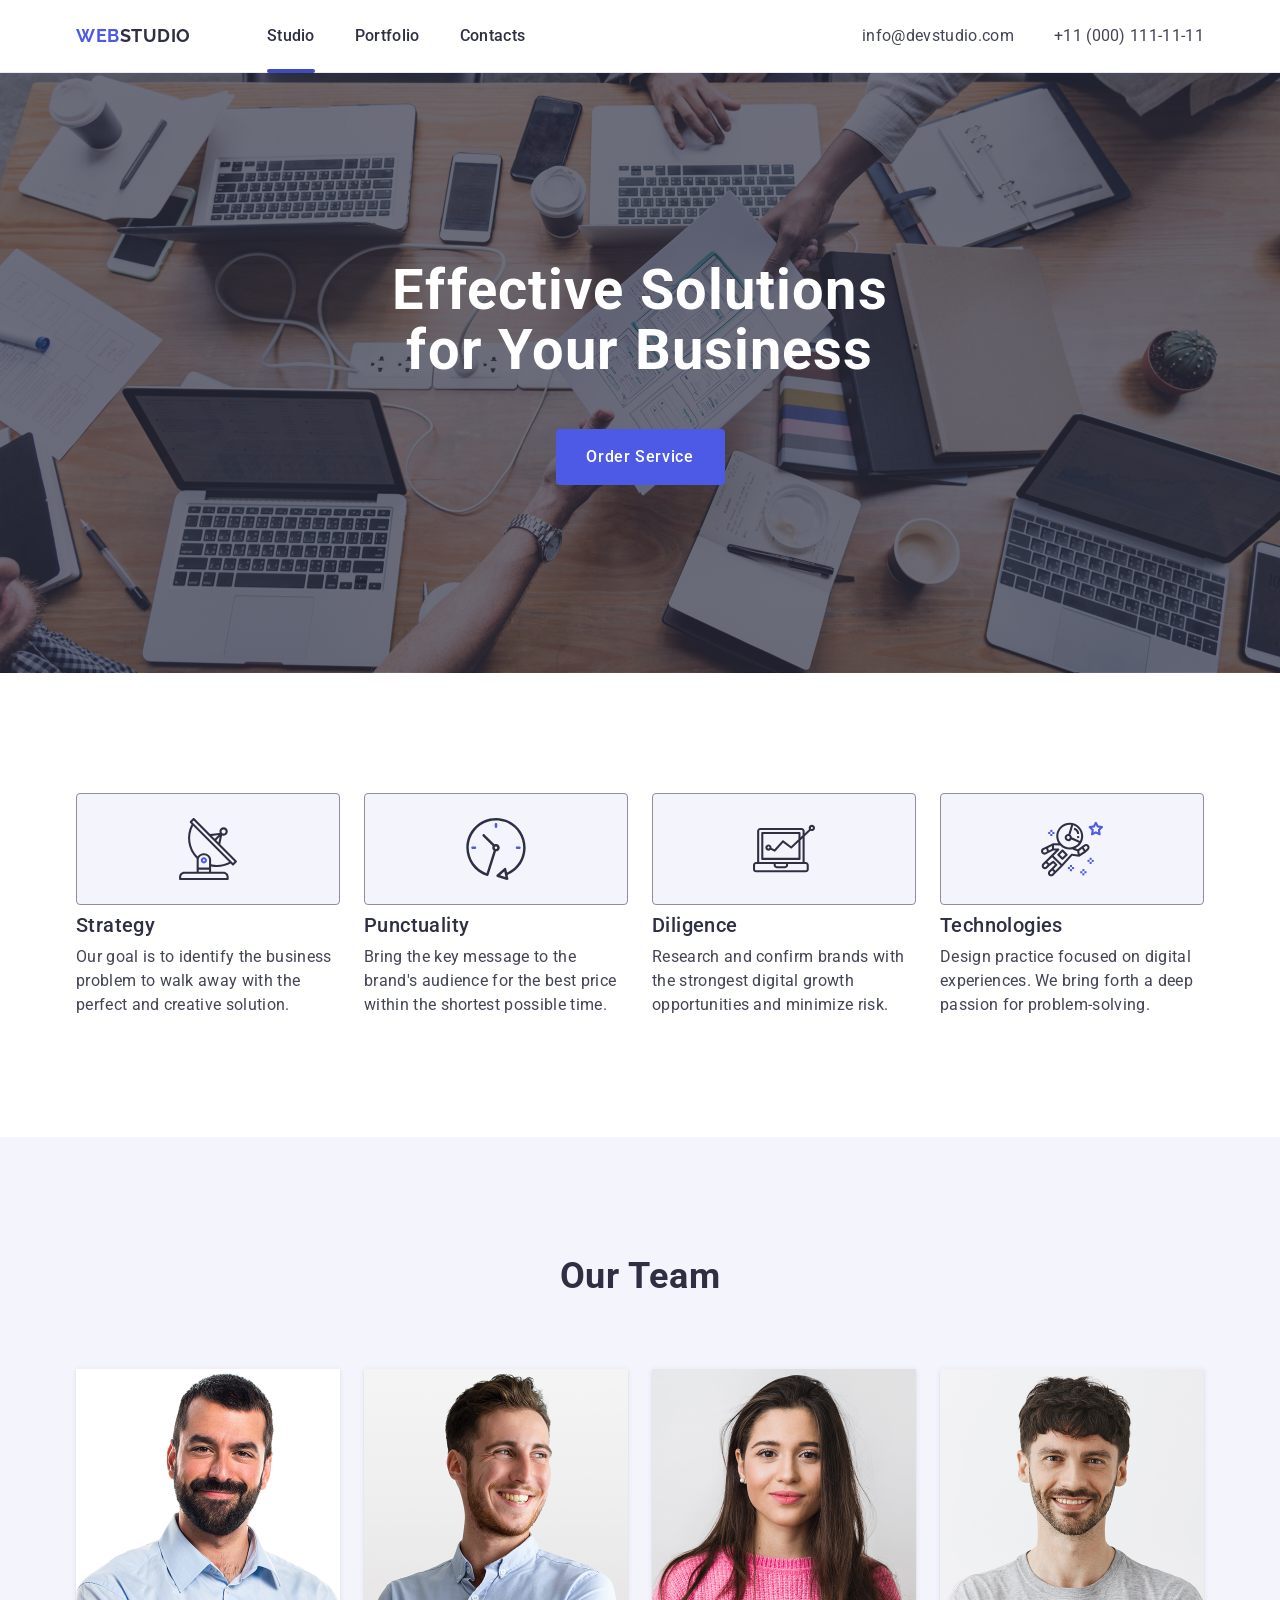
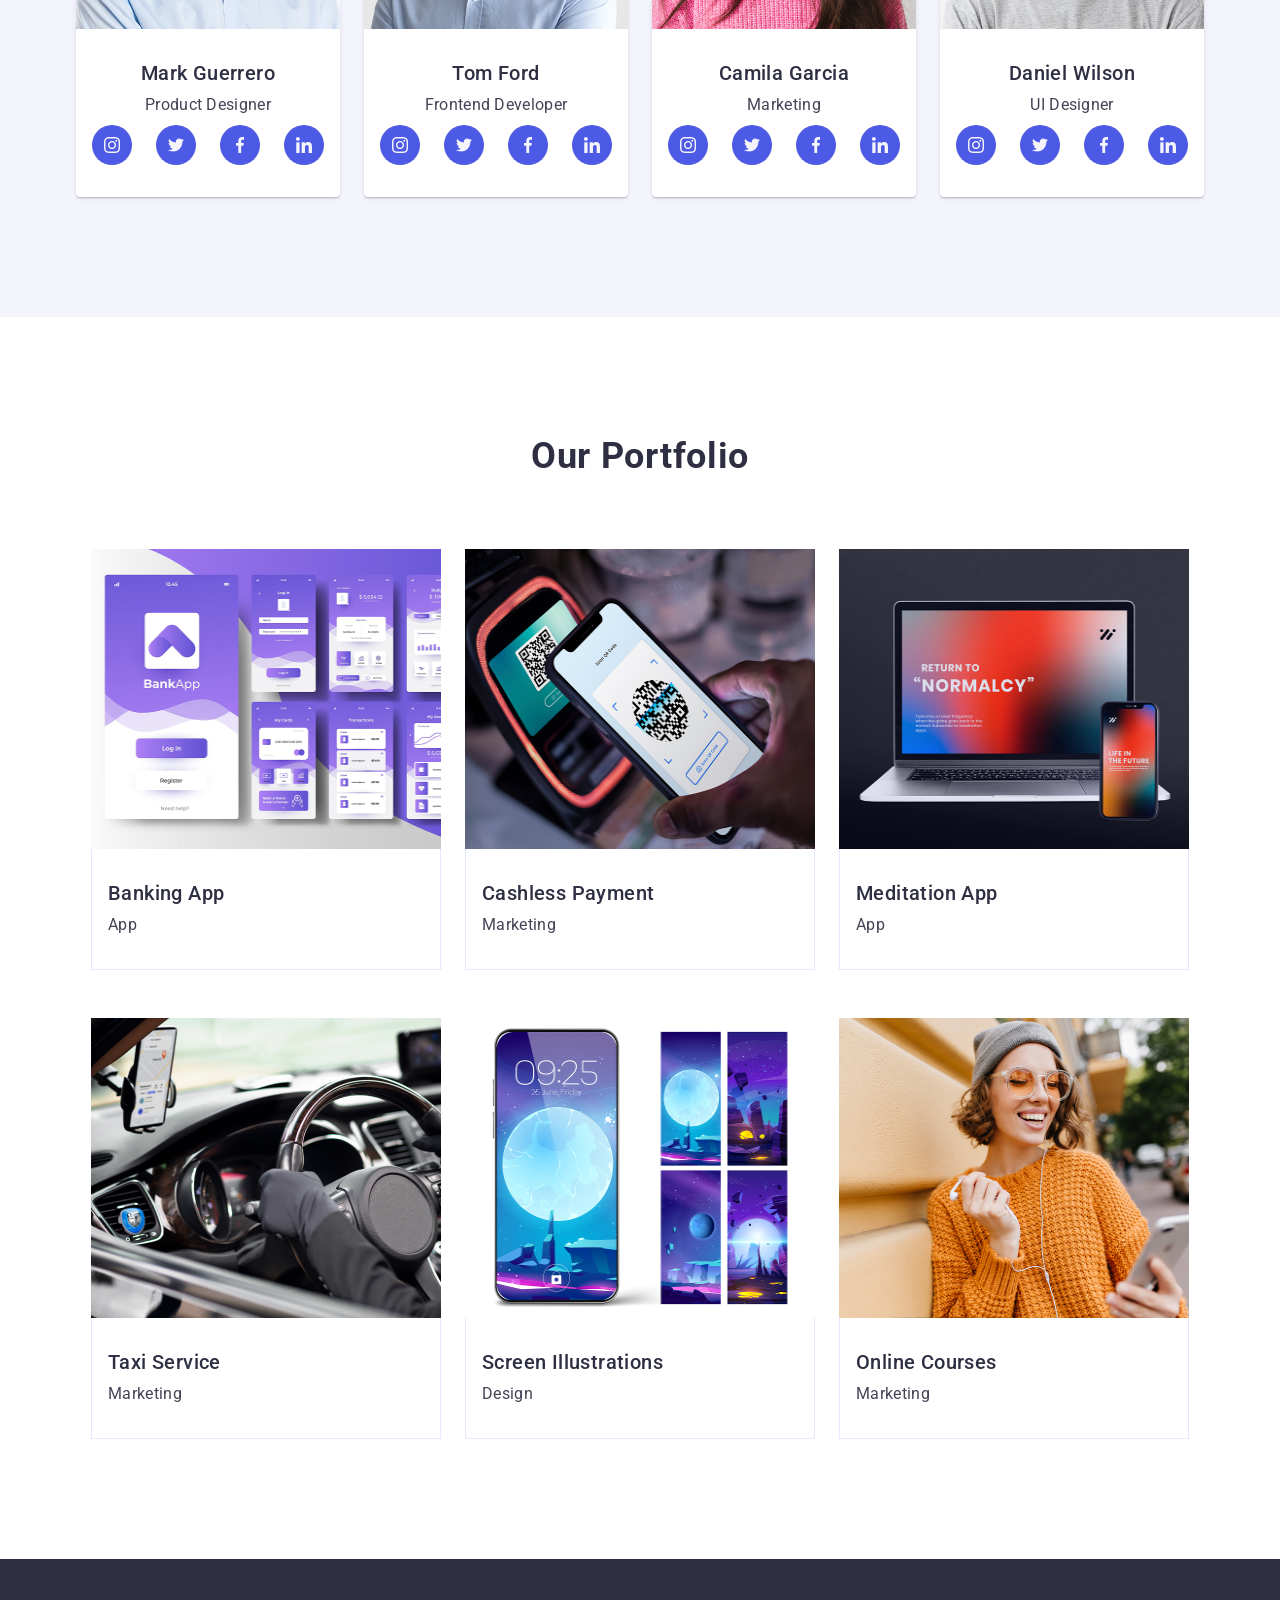
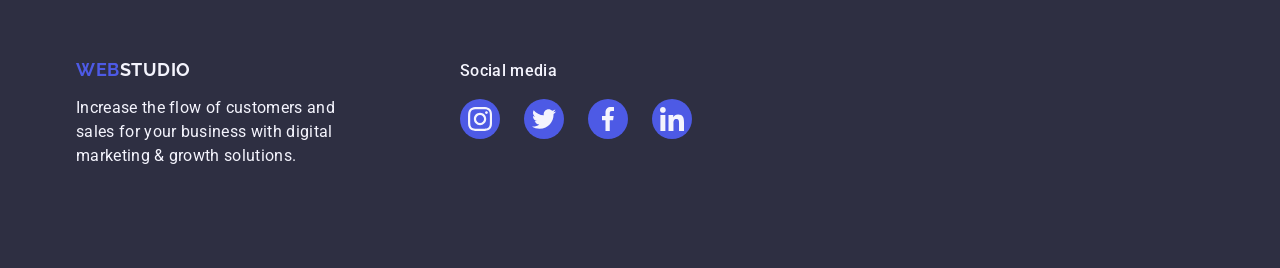
==== commit eb9180e4: "underline in nav links were added on active, hover effects were added: shadow, overlay" ====
--- a/index.html
+++ b/index.html
@@ -29,7 +29,7 @@
           <div class="header-links">
             <nav class="page-nav">
               <ul class="nav-list">
-                <li><a class="nav-link" href="">Studio</a></li>
+                <li><a class="nav-link current" href="">Studio</a></li>
                 <li><a class="nav-link" href="">Portfolio</a></li>
                 <li><a class="nav-link" href="">Contacts</a></li>
               </ul>
@@ -286,80 +286,101 @@
         <!--Our portfolio section-->
         <section class="portfolio">
           <div class="container">
-            <h2>Our Portfolio</h2>
-            <ul class="portfolio-list">
-              <li class="portfolio-item">
-                <img
-                  src="./images/app.jpg"
-                  width="360"
-                  height="300"
-                  alt="screenshots of banking app"
-                />
-                <div class="portf-box">
-                  <h3>Banking App</h3>
-                  <p class="portf-text">App</p>
-                </div>
-              </li>
-              <li class="portfolio-item">
-                <img
-                  src="./images/cashless.jpg"
-                  width="360"
-                  height="300"
-                  alt="phone placed near nfc reader"
-                />
-                <div class="portf-box">
-                  <h3>Cashless Payment</h3>
-                  <p class="portf-text">Marketing</p>
-                </div>
-              </li>
-              <li class="portfolio-item">
-                <img
-                  src="./images/meditation.jpg"
-                  width="360"
-                  height="300"
-                  alt="laptop screen with Meditation app opened"
-                />
-                <div class="portf-box">
-                  <h3>Meditation App</h3>
-                  <p class="portf-text">App</p>
-                </div>
-              </li>
-              <li class="portfolio-item">
-                <img
-                  src="./images/taxi.jpg"
-                  width="360"
-                  height="300"
-                  alt="look through the car's window into the car where driver's hands on the wheel"
-                />
-                <div class="portf-box">
-                  <h3>Taxi Service</h3>
-                  <p class="portf-text">Marketing</p>
-                </div>
-              </li>
-              <li class="portfolio-item">
-                <img
-                  src="./images/screen.jpg"
-                  width="360"
-                  height="300"
-                  alt="phone screen with different wallpaper"
-                />
-                <div class="portf-box">
-                  <h3>Screen Illustrations</h3>
-                  <p class="portf-text">Design</p>
-                </div>
-              </li>
-              <li class="portfolio-item">
-                <img
-                  src="./images/online.jpg"
-                  width="360"
-                  height="300"
-                  alt="young women in glassesa and oragne sweater, smiling, looking into her phone "
-                />
-                <div class="portf-box">
-                  <h3>Online Courses</h3>
-                  <p class="portf-text">Marketing</p>
-                </div>
-              </li>
+            <div class="container">
+              <h2 class="portfolio-title">Our Portfolio</h2>
+              <ul class="portfolio-list">
+                <li class="portfolio-item">
+                  <div class="portf-card">
+                    <div class="portf-img-wrapper">
+                      <img src="./images/app.jpg" width="360" height="300" alt="banking app" />
+                      <div class="portf-overlay">
+                        <p class="overlay-text">Detailed description for Banking App will go here later.</p>
+                      </div>
+                    </div>
+                    <div class="portf-box">
+                      <h3 class="portf-subtitle">Banking App</h3>
+                      <p class="portf-text">App</p>
+                    </div>
+                  </div>
+                </li>
+
+                <li class="portfolio-item">
+                  <div class="portf-card">
+                    <div class="portf-img-wrapper">
+                      <img src="./images/cashless.jpg" width="360" height="300" alt="phone near nfc reader" />
+                      <div class="portf-overlay">
+                        <p class="overlay-text">14 Stylish and User-Friendly App Design Concepts · Task Manager App · Calorie Tracker App · Exotic Fruit Ecommerce App · Cloud Storage App</p>
+                      </div>
+                    </div>
+                    <div class="portf-box">
+                      <h3 class="portf-subtitle">Cashless Payment</h3>
+                      <p class="portf-text">Marketing</p>
+                    </div>
+                  </div>
+                </li>
+
+                <li class="portfolio-item">
+                  <div class="portf-card">
+                    <div class="portf-img-wrapper">
+                      <img src="./images/meditation.jpg" width="360" height="300" alt="meditation app" />
+                      <div class="portf-overlay">
+                        <p class="overlay-text">Detailed description for Meditation App will go here later.</p>
+                      </div>
+                    </div>
+                    <div class="portf-box">
+                      <h3 class="portf-subtitle">Meditation App</h3>
+                      <p class="portf-text">App</p>
+                    </div>
+                  </div>
+                </li>
+
+                <li class="portfolio-item">
+                  <div class="portf-card">
+                    <div class="portf-img-wrapper">
+                      <img src="./images/taxi.jpg" width="360" height="300" alt="taxi driver hands" />
+                      <div class="portf-overlay">
+                        <p class="overlay-text">Detailed description for Taxi Service will go here later.</p>
+                      </div>
+                    </div>
+                    <div class="portf-box">
+                      <h3 class="portf-subtitle">Taxi Service</h3>
+                      <p class="portf-text">Marketing</p>
+                    </div>
+                  </div>
+                </li>
+
+                <li class="portfolio-item">
+                  <div class="portf-card">
+                    <div class="portf-img-wrapper">
+                      <img src="./images/screen.jpg" width="360" height="300" alt="phone screens" />
+                      <div class="portf-overlay">
+                        <p class="overlay-text">Detailed description for Screen Illustrations will go here later.</p>
+                      </div>
+                    </div>
+                    <div class="portf-box">
+                      <h3 class="portf-subtitle">Screen Illustrations</h3>
+                      <p class="portf-text">Design</p>
+                    </div>
+                  </div>
+                </li>
+
+                <li class="portfolio-item">
+                  <div class="portf-card">
+                    <div class="portf-img-wrapper">
+                      <img src="./images/online.jpg" width="360" height="300" alt="woman with phone" />
+                      <div class="portf-overlay">
+                        <p class="overlay-text">Detailed description for Online Courses will go here later.</p>
+                      </div>
+                    </div>
+                    <div class="portf-box">
+                      <h3 class="portf-subtitle">Online Courses</h3>
+                      <p class="portf-text">Marketing</p>
+                    </div>
+                  </div>
+                </li>
+              </ul>
+            </div>
+              </div>
             </ul>
           </div>
         </section>
--- a/css/styles.css
+++ b/css/styles.css
@@ -89,7 +89,7 @@
     text-decoration: none;
     color: inherit;
     font-style: normal;
-    transition: color 200ms cubic-bezier(0.4, 0, 0.2, 1);
+    transition: color 250ms cubic-bezier(0.4, 0, 0.2, 1);
 }
 
 address {
@@ -105,7 +105,19 @@
 .nav-link {
     font-weight: 500;
     padding: 24px 0;
-    transition: color 200ms cubic-bezier(0.4, 0, 0.2, 1);
+    transition: color 250ms cubic-bezier(0.4, 0, 0.2, 1);
+    position: relative;
+}
+
+.nav-link.current::after {
+    position: absolute;
+    left: 0;
+    bottom: -1px;
+    content: "";
+    background-color: #404BBF;
+    border-radius: 2px;
+    height: 4px;
+    width: 100%;
 }
 
 .nav-list {
@@ -135,6 +147,7 @@
 .nav-link:focus {
     color: #404BBF;
 }
+
 
 .moto {
     background-color: #2E2F42;
@@ -170,7 +183,7 @@
     border-radius: 50%;
     width: 40px;
     height: 40px;
-    transition: background-color 200ms cubic-bezier(0.4, 0, 0.2, 1);
+    transition: background-color 250ms cubic-bezier(0.4, 0, 0.2, 1);
 }
 
 .ico-link:hover,
@@ -240,8 +253,8 @@
     border-radius: 4px;
     border: none;
     transition: 
-        background-color 200ms cubic-bezier(0.4, 0, 0.2, 1), 
-        color 200ms cubic-bezier(0.4, 0, 0.2, 1);
+        background-color 250ms cubic-bezier(0.4, 0, 0.2, 1), 
+        color 250ms cubic-bezier(0.4, 0, 0.2, 1);
 }
 
 .button-order:hover,
@@ -287,6 +300,47 @@
     clip-path: inset(100%);
     clip: rect(0 0 0 0);
     overflow: hidden;
+}
+
+.portf-card {
+    transition: box-shadow 250ms cubic-bezier(0.4, 0, 0.2, 1);
+}
+
+.portf-card:hover {
+    box-shadow: 
+    0 2px 1px 0 rgba(46, 47, 66, 0.08),
+    0 1px 1px 0 rgba(46, 47, 66, 0.16),
+    0 1px 6px 0 rgba(46, 47, 66, 0.08);
+}
+
+.portf-img-wrapper {
+    position: relative;
+    overflow: hidden;
+}
+
+.portf-overlay {
+    position: absolute;
+    top: 0;
+    left: 0;
+    width: 100%;
+    height: 100%;
+    background-color: #4D5AE5;
+    transform: translateY(100%);
+    transition: transform 250ms cubic-bezier(0.4, 0, 0.2, 1);
+}
+
+.portf-card:hover .portf-overlay {
+    transform: translateY(0);
+}
+
+.portf-overlay p {
+    padding: 40px 32px;
+    color: #F4F4FD;
+    font-family: 16px;
+    font-weight: 400;
+    line-height: 1.5;
+    letter-spacing: 0.2em;
+
 }
 
 .features-p {
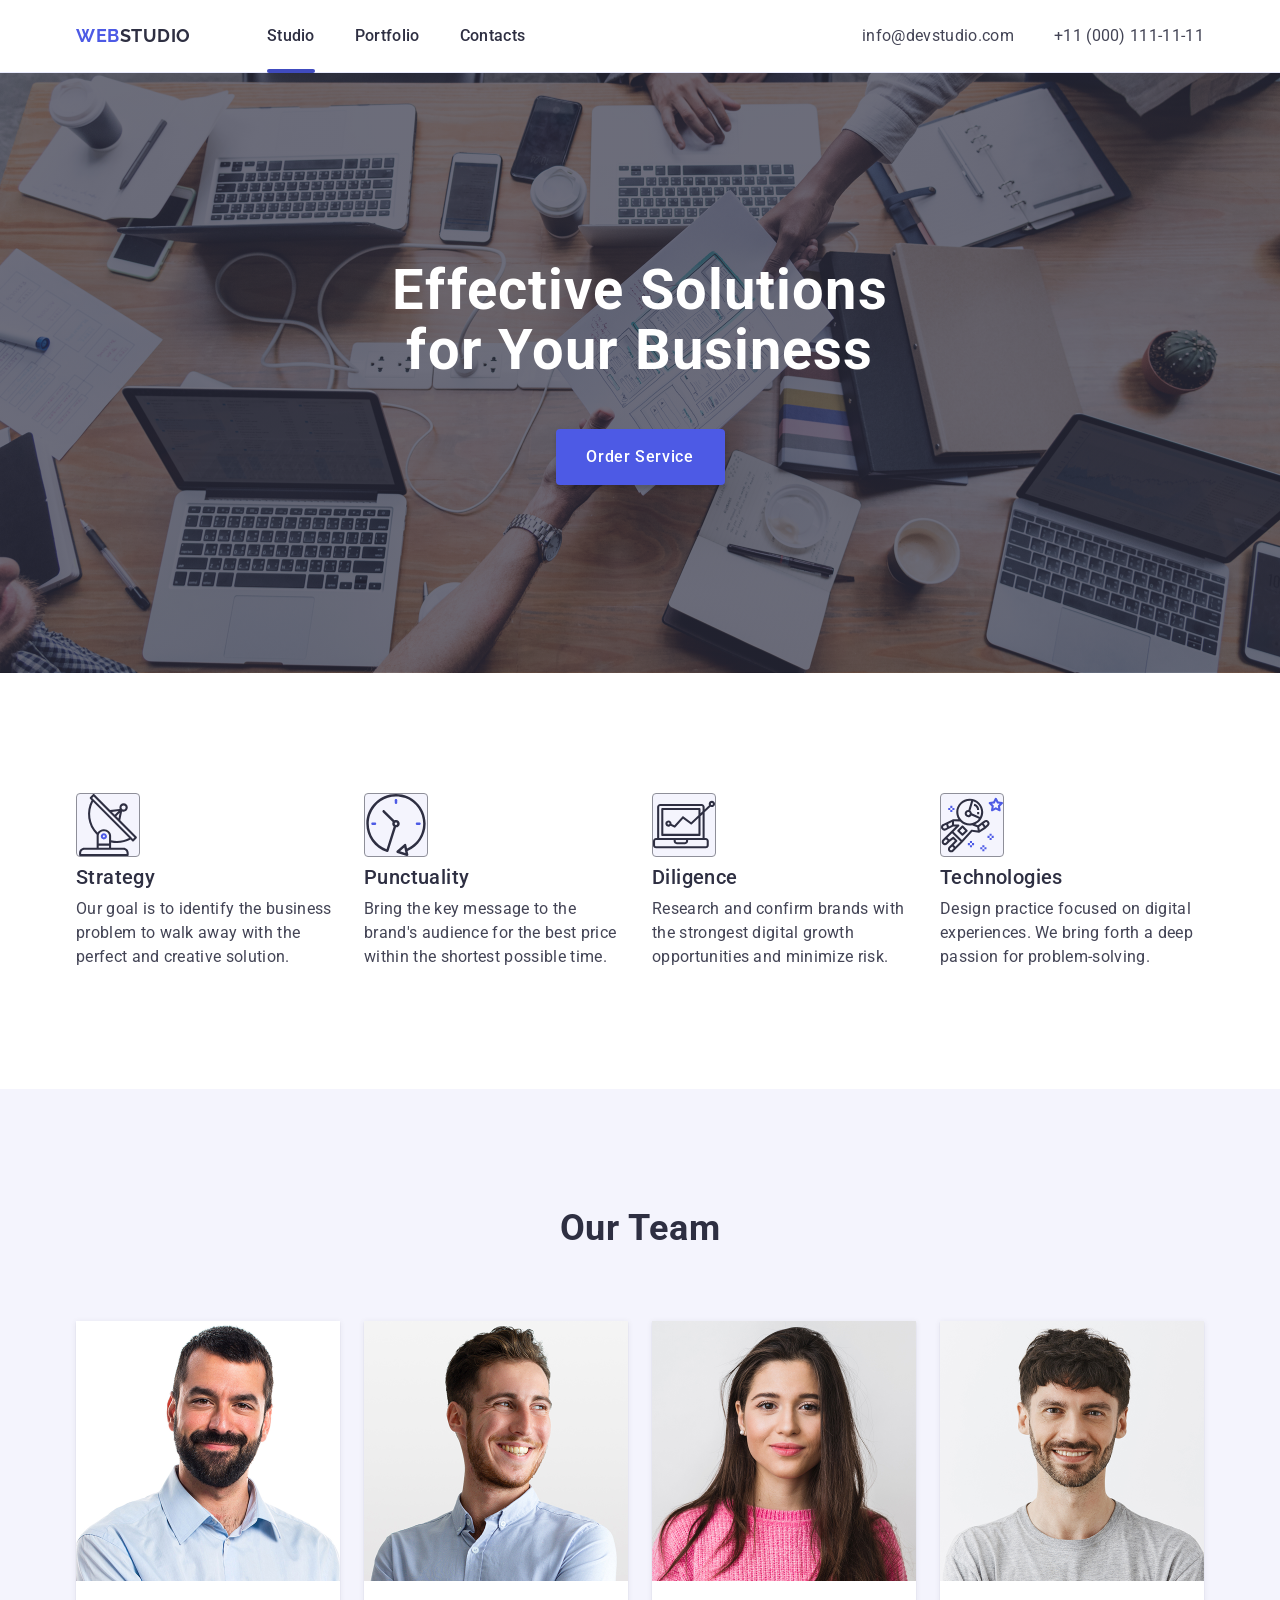
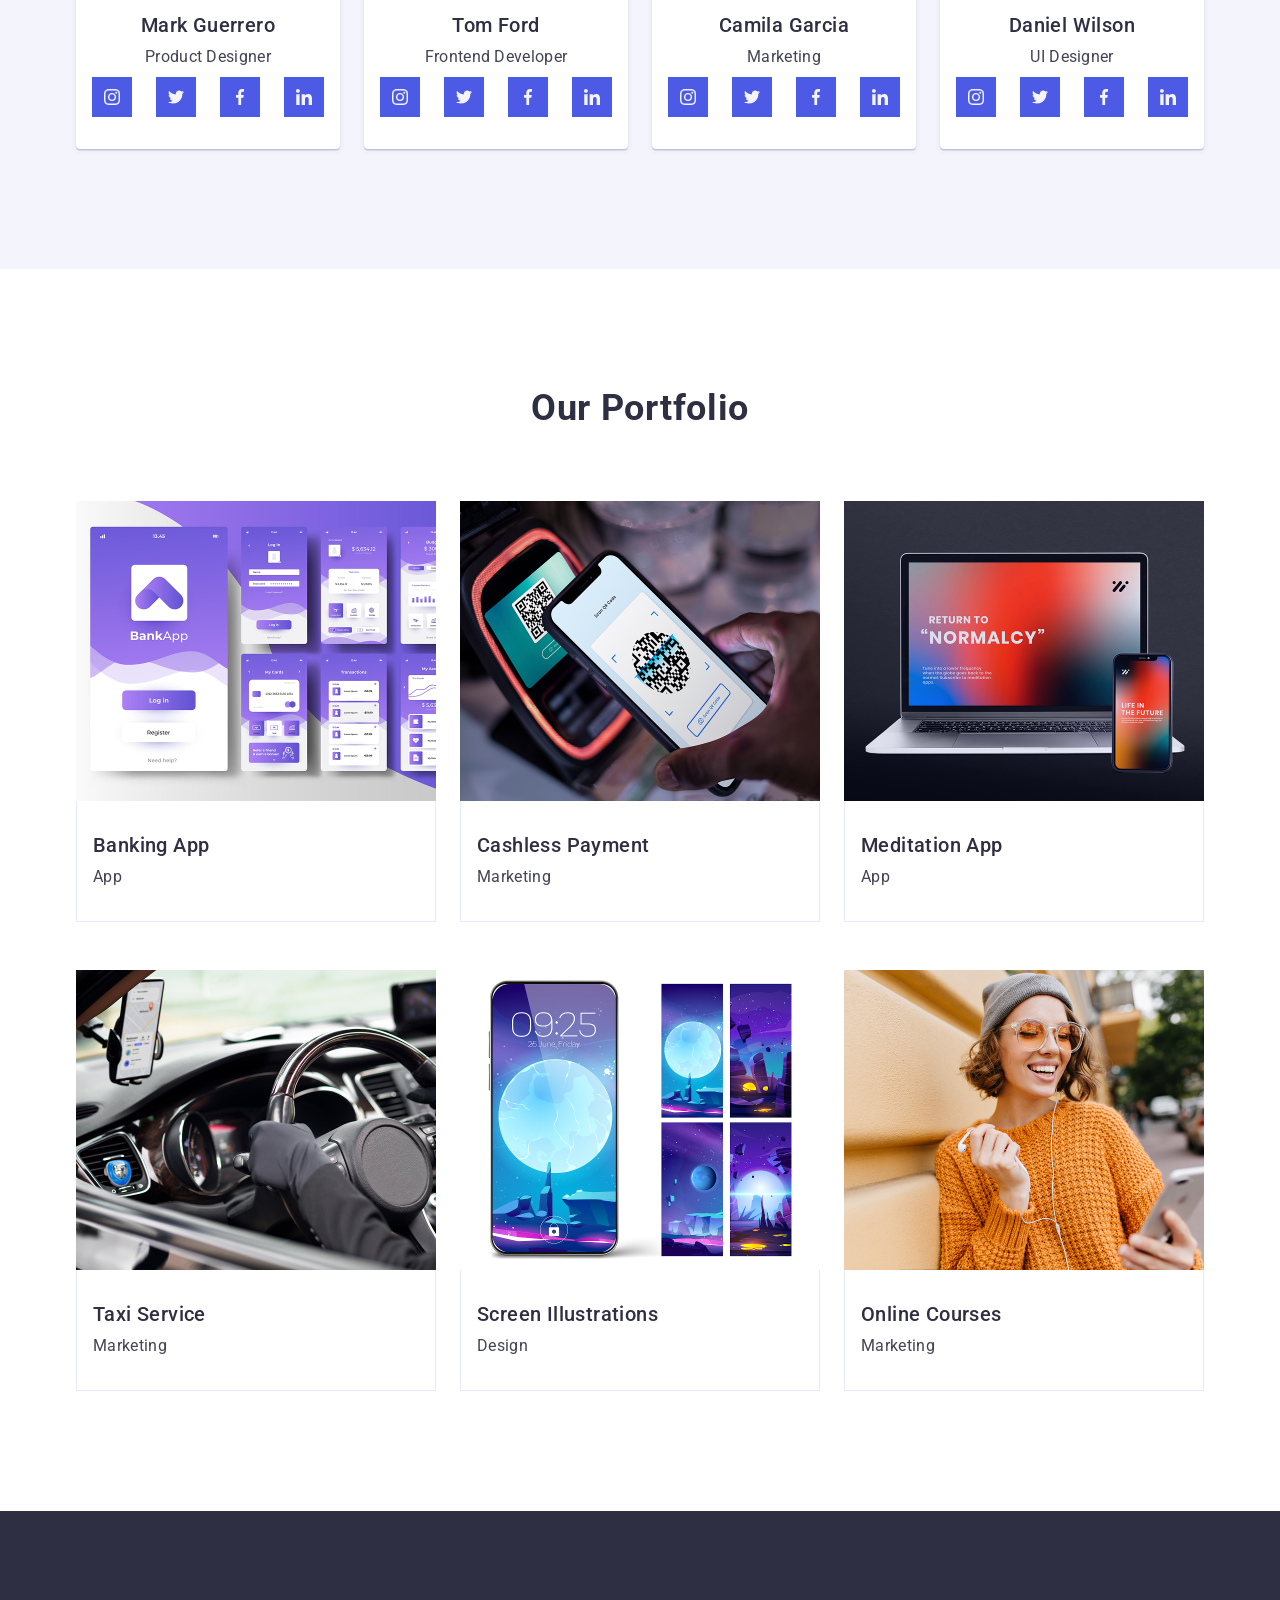
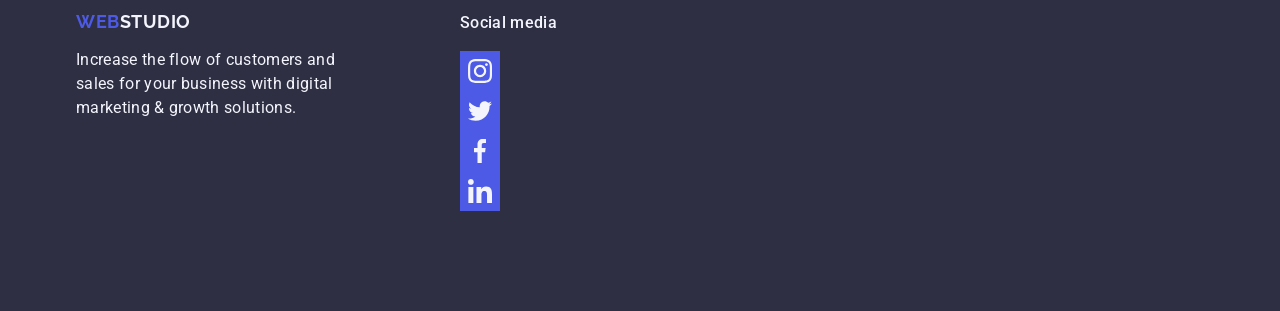
==== commit 0d081e74: "fixed major errors" ====
--- a/index.html
+++ b/index.html
@@ -65,8 +65,8 @@
             <h2 class="visually-hidden">Our Features</h2>
             <ul class="features-list">
               <li class="features-item">
-                <svg class="antenna">
-                  <use href="./images/svg/symbol-defs/symbol-defs.svg#antenna"></use>
+                <svg class="antenna" width="64" height="64">
+                  <use href="./images/icons.svg#antenna"></use>
                 </svg>
                 <h3>Strategy</h3>
                 <p class="features-p">
@@ -75,8 +75,8 @@
                 </p>
               </li>
               <li class="features-item">
-                  <svg class="clock">
-                  <use href="./images/svg/symbol-defs/symbol-defs.svg#clock"></use>
+                  <svg class="clock" width="64" height="64">
+                  <use href="./images/icons.svg#clock"></use>
                 </svg>
                 <h3>Punctuality</h3>
                 <p class="features-p">
@@ -85,8 +85,8 @@
                 </p>
               </li>
               <li class="features-item">
-                  <svg class="pc">
-                  <use href="./images/svg/symbol-defs/symbol-defs.svg#pc"></use>
+                  <svg class="pc" width="64" height="64">
+                  <use href="./images/icons.svg#pc"></use>
                 </svg>
                 <h3>Diligence</h3>
                 <p class="features-p">
@@ -95,8 +95,8 @@
                 </p>
               </li>
               <li class="features-item">
-                  <svg class="astronaut">
-                  <use href="./images/svg/symbol-defs/symbol-defs.svg#astronaut"></use>
+                  <svg class="astronaut" width="64" height="64">
+                  <use href="./images/icons.svg#astronaut"></use>
                 </svg>
                 <h3>Technologies</h3>
                 <p class="features-p">
@@ -125,29 +125,29 @@
                   <ul class="social-ico">
                     <li class="icon">
                       <a href="" class="ico-link">
-                          <svg class="instagram" width="16px" height="16px">
-                            <use href="./images/svg/symbol-defs/symbol-defs.svg#instagram"></use>
+                          <svg class="instagram" width="16" height="16">
+                            <use href="./images/icons.svg#instagram"></use>
                           </svg>
                       </a>
                     </li>
                     <li class="icon">
                       <a href="" class="ico-link">
-                        <svg class="twitter" width="16px" height="16px">
-                          <use href="./images/svg/symbol-defs/symbol-defs.svg#twitter"></use>
-                        </svg>
-                      </a>
-                    </li>
-                    <li class="icon">
-                      <a href="" class="ico-link">
-                        <svg class="facebook" width="16px" height="16px">
-                          <use href="./images/svg/symbol-defs/symbol-defs.svg#facebook"></use>
-                        </svg>
-                      </a>
-                    </li>
-                    <li class="icon">
-                      <a href="" class="ico-link">
-                        <svg class="linkedin" width="16px" height="16px">
-                          <use href="./images/svg/symbol-defs/symbol-defs.svg#linkedin"></use>
+                        <svg class="twitter" width="16" height="16">
+                          <use href="./images/icons.svg#twitter"></use>
+                        </svg>
+                      </a>
+                    </li>
+                    <li class="icon">
+                      <a href="" class="ico-link">
+                        <svg class="facebook" width="16" height="16">
+                          <use href="./images/icons.svg#facebook"></use>
+                        </svg>
+                      </a>
+                    </li>
+                    <li class="icon">
+                      <a href="" class="ico-link">
+                        <svg class="linkedin" width="16" height="16">
+                          <use href="./images/icons.svg#linkedin"></use>
                         </svg>
                       </a>
                     </li>
@@ -167,29 +167,29 @@
                   <ul class="social-ico">
                     <li class="icon">
                       <a href="" class="ico-link">
-                          <svg class="instagram" width="16px" height="16px">
-                            <use href="./images/svg/symbol-defs/symbol-defs.svg#instagram"></use>
+                          <svg class="instagram" width="16" height="16">
+                            <use href="./images/icons.svg#instagram"></use>
                           </svg>
                       </a>
                     </li>
                     <li class="icon">
                       <a href="" class="ico-link">
-                        <svg class="twitter" width="16px" height="16px">
-                          <use href="./images/svg/symbol-defs/symbol-defs.svg#twitter"></use>
-                        </svg>
-                      </a>
-                    </li>
-                    <li class="icon">
-                      <a href="" class="ico-link">
-                        <svg class="facebook" width="16px" height="16px">
-                          <use href="./images/svg/symbol-defs/symbol-defs.svg#facebook"></use>
-                        </svg>
-                      </a>
-                    </li>
-                    <li class="icon">
-                      <a href="" class="ico-link">
-                        <svg class="linkedin" width="16px" height="16px">
-                          <use href="./images/svg/symbol-defs/symbol-defs.svg#linkedin"></use>
+                        <svg class="twitter" width="16" height="16">
+                          <use href="./images/icons.svg#twitter"></use>
+                        </svg>
+                      </a>
+                    </li>
+                    <li class="icon">
+                      <a href="" class="ico-link">
+                        <svg class="facebook" width="16" height="16">
+                          <use href="./images/icons.svg#facebook"></use>
+                        </svg>
+                      </a>
+                    </li>
+                    <li class="icon">
+                      <a href="" class="ico-link">
+                        <svg class="linkedin" width="16" height="16">
+                          <use href="./images/icons.svg#linkedin"></use>
                         </svg>
                       </a>
                     </li>
@@ -209,29 +209,29 @@
                   <ul class="social-ico">
                     <li class="icon">
                       <a href="" class="ico-link">
-                          <svg class="instagram" width="16px" height="16px">
-                            <use href="./images/svg/symbol-defs/symbol-defs.svg#instagram"></use>
+                          <svg class="instagram" width="16" height="16">
+                            <use href="./images/icons.svg#instagram"></use>
                           </svg>
                       </a>
                     </li>
                     <li class="icon">
                       <a href="" class="ico-link">
-                        <svg class="twitter" width="16px" height="16px">
-                          <use href="./images/svg/symbol-defs/symbol-defs.svg#twitter"></use>
-                        </svg>
-                      </a>
-                    </li>
-                    <li class="icon">
-                      <a href="" class="ico-link">
-                        <svg class="facebook" width="16px" height="16px">
-                          <use href="./images/svg/symbol-defs/symbol-defs.svg#facebook"></use>
-                        </svg>
-                      </a>
-                    </li>
-                    <li class="icon">
-                      <a href="" class="ico-link">
-                        <svg class="linkedin" width="16px" height="16px">
-                          <use href="./images/svg/symbol-defs/symbol-defs.svg#linkedin"></use>
+                        <svg class="twitter" width="16" height="16">
+                          <use href="./images/icons.svg#twitter"></use>
+                        </svg>
+                      </a>
+                    </li>
+                    <li class="icon">
+                      <a href="" class="ico-link">
+                        <svg class="facebook" width="16" height="16">
+                          <use href="./images/icons.svg#facebook"></use>
+                        </svg>
+                      </a>
+                    </li>
+                    <li class="icon">
+                      <a href="" class="ico-link">
+                        <svg class="linkedin" width="16" height="16">
+                          <use href="./images/icons.svg#linkedin"></use>
                         </svg>
                       </a>
                     </li>
@@ -251,29 +251,29 @@
                   <ul class="social-ico">
                     <li class="icon">
                       <a href="" class="ico-link">
-                          <svg class="instagram" width="16px" height="16px">
-                            <use href="./images/svg/symbol-defs/symbol-defs.svg#instagram"></use>
+                          <svg class="instagram" width="16" height="16">
+                            <use href="./images/icons.svg#instagram"></use>
                           </svg>
                       </a>
                     </li>
                     <li class="icon">
                       <a href="" class="ico-link">
-                        <svg class="twitter" width="16px" height="16px">
-                          <use href="./images/svg/symbol-defs/symbol-defs.svg#twitter"></use>
-                        </svg>
-                      </a>
-                    </li>
-                    <li class="icon">
-                      <a href="" class="ico-link">
-                        <svg class="facebook" width="16px" height="16px">
-                          <use href="./images/svg/symbol-defs/symbol-defs.svg#facebook"></use>
-                        </svg>
-                      </a>
-                    </li>
-                    <li class="icon">
-                      <a href="" class="ico-link">
-                        <svg class="linkedin" width="16px" height="16px">
-                          <use href="./images/svg/symbol-defs/symbol-defs.svg#linkedin"></use>
+                        <svg class="twitter" width="16" height="16">
+                          <use href="./images/icons.svg#twitter"></use>
+                        </svg>
+                      </a>
+                    </li>
+                    <li class="icon">
+                      <a href="" class="ico-link">
+                        <svg class="facebook" width="16" height="16">
+                          <use href="./images/icons.svg#facebook"></use>
+                        </svg>
+                      </a>
+                    </li>
+                    <li class="icon">
+                      <a href="" class="ico-link">
+                        <svg class="linkedin" width="16" height="16">
+                          <use href="./images/icons.svg#linkedin"></use>
                         </svg>
                       </a>
                     </li>
@@ -286,7 +286,6 @@
         <!--Our portfolio section-->
         <section class="portfolio">
           <div class="container">
-            <div class="container">
               <h2 class="portfolio-title">Our Portfolio</h2>
               <ul class="portfolio-list">
                 <li class="portfolio-item">
@@ -379,9 +378,6 @@
                   </div>
                 </li>
               </ul>
-            </div>
-              </div>
-            </ul>
           </div>
         </section>
       </main>
@@ -397,32 +393,32 @@
           </div>
           <div class="find-us">
               <p class="find-us-text">Social media</p>
-              <ul class="social-ico">
-                    <li class="icon">
-                      <a href="" class="ico-link">
-                          <svg class="instagram" width="24px" height="24px">
-                            <use href="./images/svg/symbol-defs/symbol-defs.svg#instagram"></use>
+              <ul class="social-ico-footer">
+                    <li class="icon">
+                      <a href="" class="ico-link">
+                          <svg class="instagram" width="24" height="24">
+                            <use href="./images/icons.svg#instagram"></use>
                           </svg>
                       </a>
                     </li>
                     <li class="icon">
                       <a href="" class="ico-link">
-                        <svg class="twitter" width="24px" height="24px">
-                          <use href="./images/svg/symbol-defs/symbol-defs.svg#twitter"></use>
-                        </svg>
-                      </a>
-                    </li>
-                    <li class="icon">
-                      <a href="" class="ico-link">
-                        <svg class="facebook" width="24px" height="24px">
-                          <use href="./images/svg/symbol-defs/symbol-defs.svg#facebook"></use>
-                        </svg>
-                      </a>
-                    </li>
-                    <li class="icon">
-                      <a href="" class="ico-link">
-                        <svg class="linkedin" width="24px" height="24px">
-                          <use href="./images/svg/symbol-defs/symbol-defs.svg#linkedin"></use>
+                        <svg class="twitter" width="24" height="24">
+                          <use href="./images/icons.svg#twitter"></use>
+                        </svg>
+                      </a>
+                    </li>
+                    <li class="icon">
+                      <a href="" class="ico-link">
+                        <svg class="facebook" width="24" height="24">
+                          <use href="./images/icons.svg#facebook"></use>
+                        </svg>
+                      </a>
+                    </li>
+                    <li class="icon">
+                      <a href="" class="ico-link">
+                        <svg class="linkedin" width="24" height="24">
+                          <use href="./images/icons.svg#linkedin"></use>
                         </svg>
                       </a>
                     </li>
--- a/css/styles.css
+++ b/css/styles.css
@@ -71,6 +71,9 @@
 
 header {
     border-bottom: 1px solid #E7E9FC;
+    box-shadow: 
+        0 1px 6px 0 rgba(46, 47, 66, 0.08),
+        0 1px 1px 0 rgba(46, 47, 66, 0.16);
 }
 
 .header-links {
@@ -174,12 +177,23 @@
     align-items: center;
 }
 
+.social-ico-footer {
+    .social-ico {
+    display: flex;
+    flex-direction: row;
+    gap: 16px;
+    justify-content: center;
+    align-items: center;
+}
+}
+
 .ico-link {
     display: flex;
     background-color: #4D5AE5;
     justify-content: center;
     align-items: center;
     color: #F4F4FD;
+    fill: currentColor
     border-radius: 50%;
     width: 40px;
     height: 40px;
@@ -252,6 +266,7 @@
     padding-bottom: 16px;
     border-radius: 4px;
     border: none;
+    box-shadow: 0 4px 4px 0 rgba(0, 0, 0, 0.15);
     transition: 
         background-color 250ms cubic-bezier(0.4, 0, 0.2, 1), 
         color 250ms cubic-bezier(0.4, 0, 0.2, 1);
@@ -336,10 +351,10 @@
 .portf-overlay p {
     padding: 40px 32px;
     color: #F4F4FD;
-    font-family: 16px;
+    font-size: 16px;
     font-weight: 400;
     line-height: 1.5;
-    letter-spacing: 0.2em;
+    letter-spacing: 0.02em;
 
 }
 
@@ -368,7 +383,6 @@
     max-height: 112px;
     border: 1px solid #8E8F99;
     background-color: #F4F4FD;
-    padding: 24px 100px;
     border-radius: 4px;
     margin-bottom: 8px;
 }
@@ -477,6 +491,7 @@
 footer .container {
     display: flex;
     flex-direction: row;
+    align-items: baseline;
     gap: 120px;
 }
 
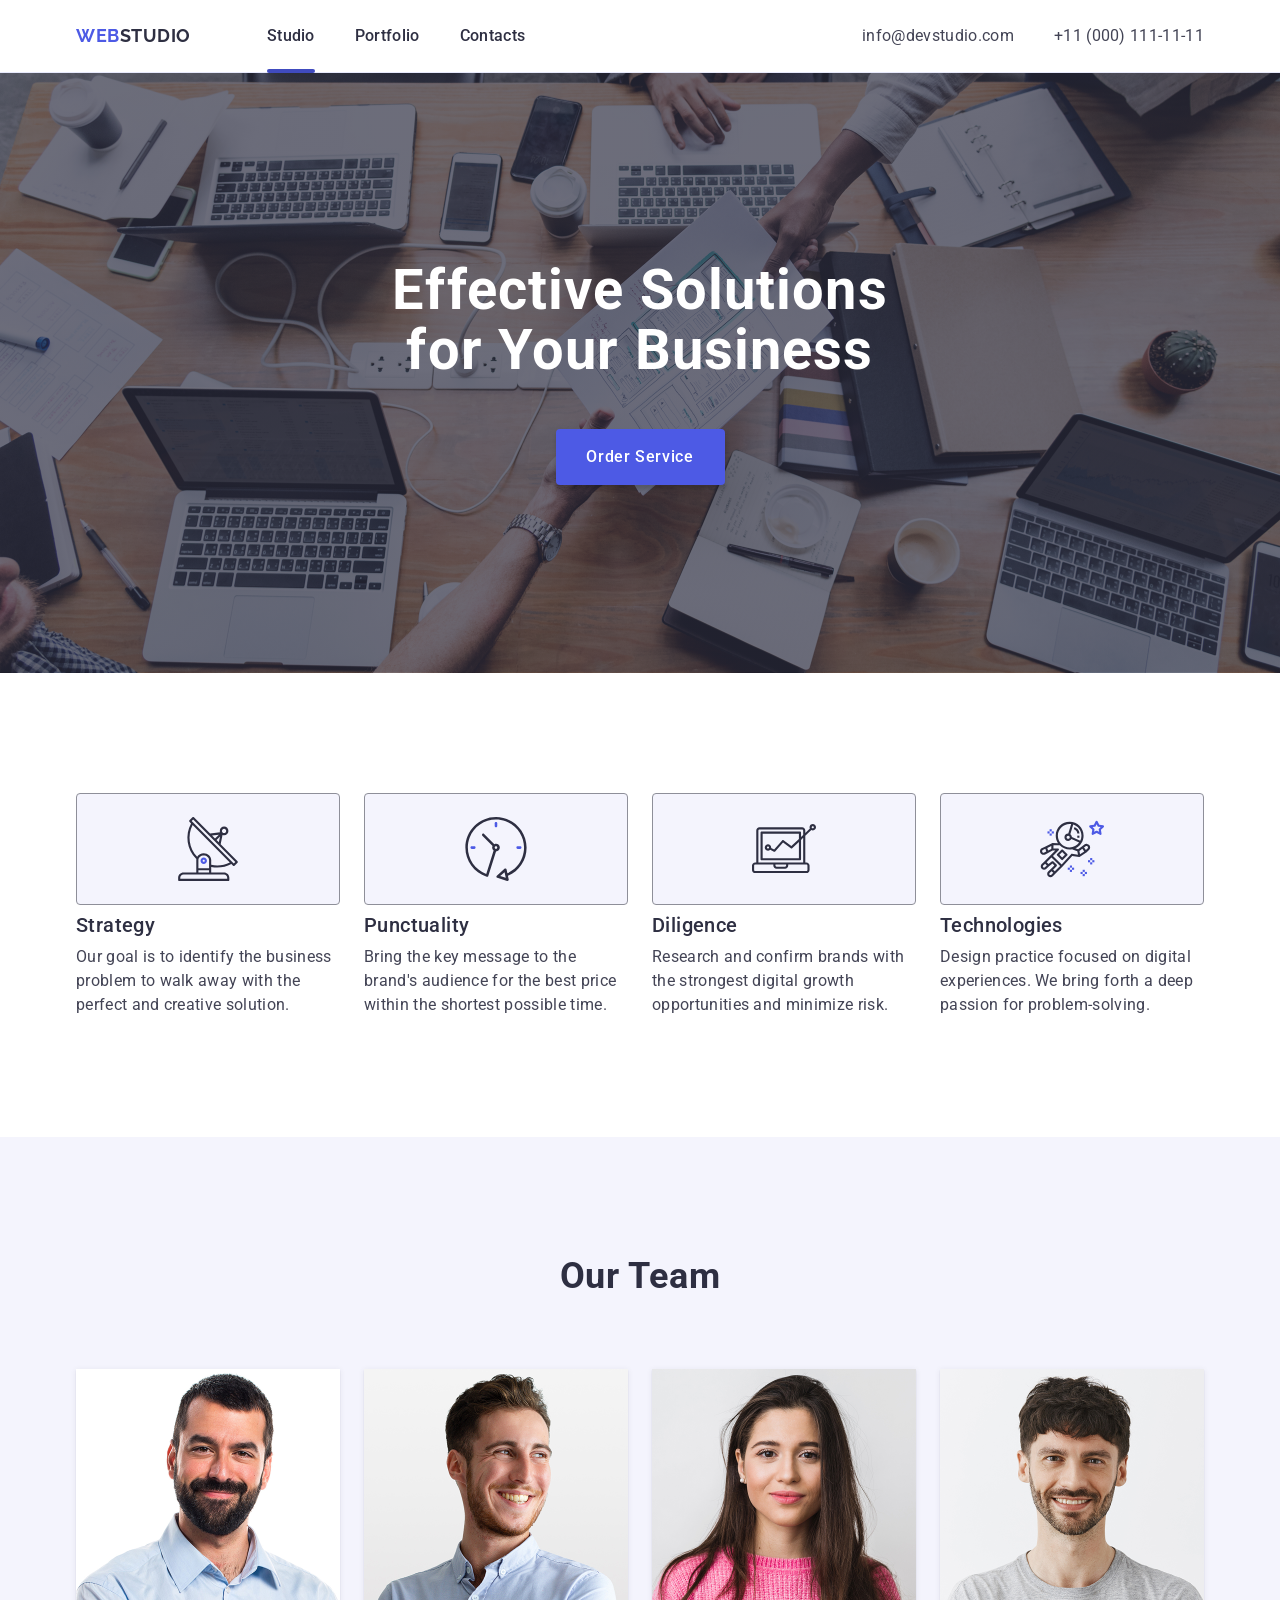
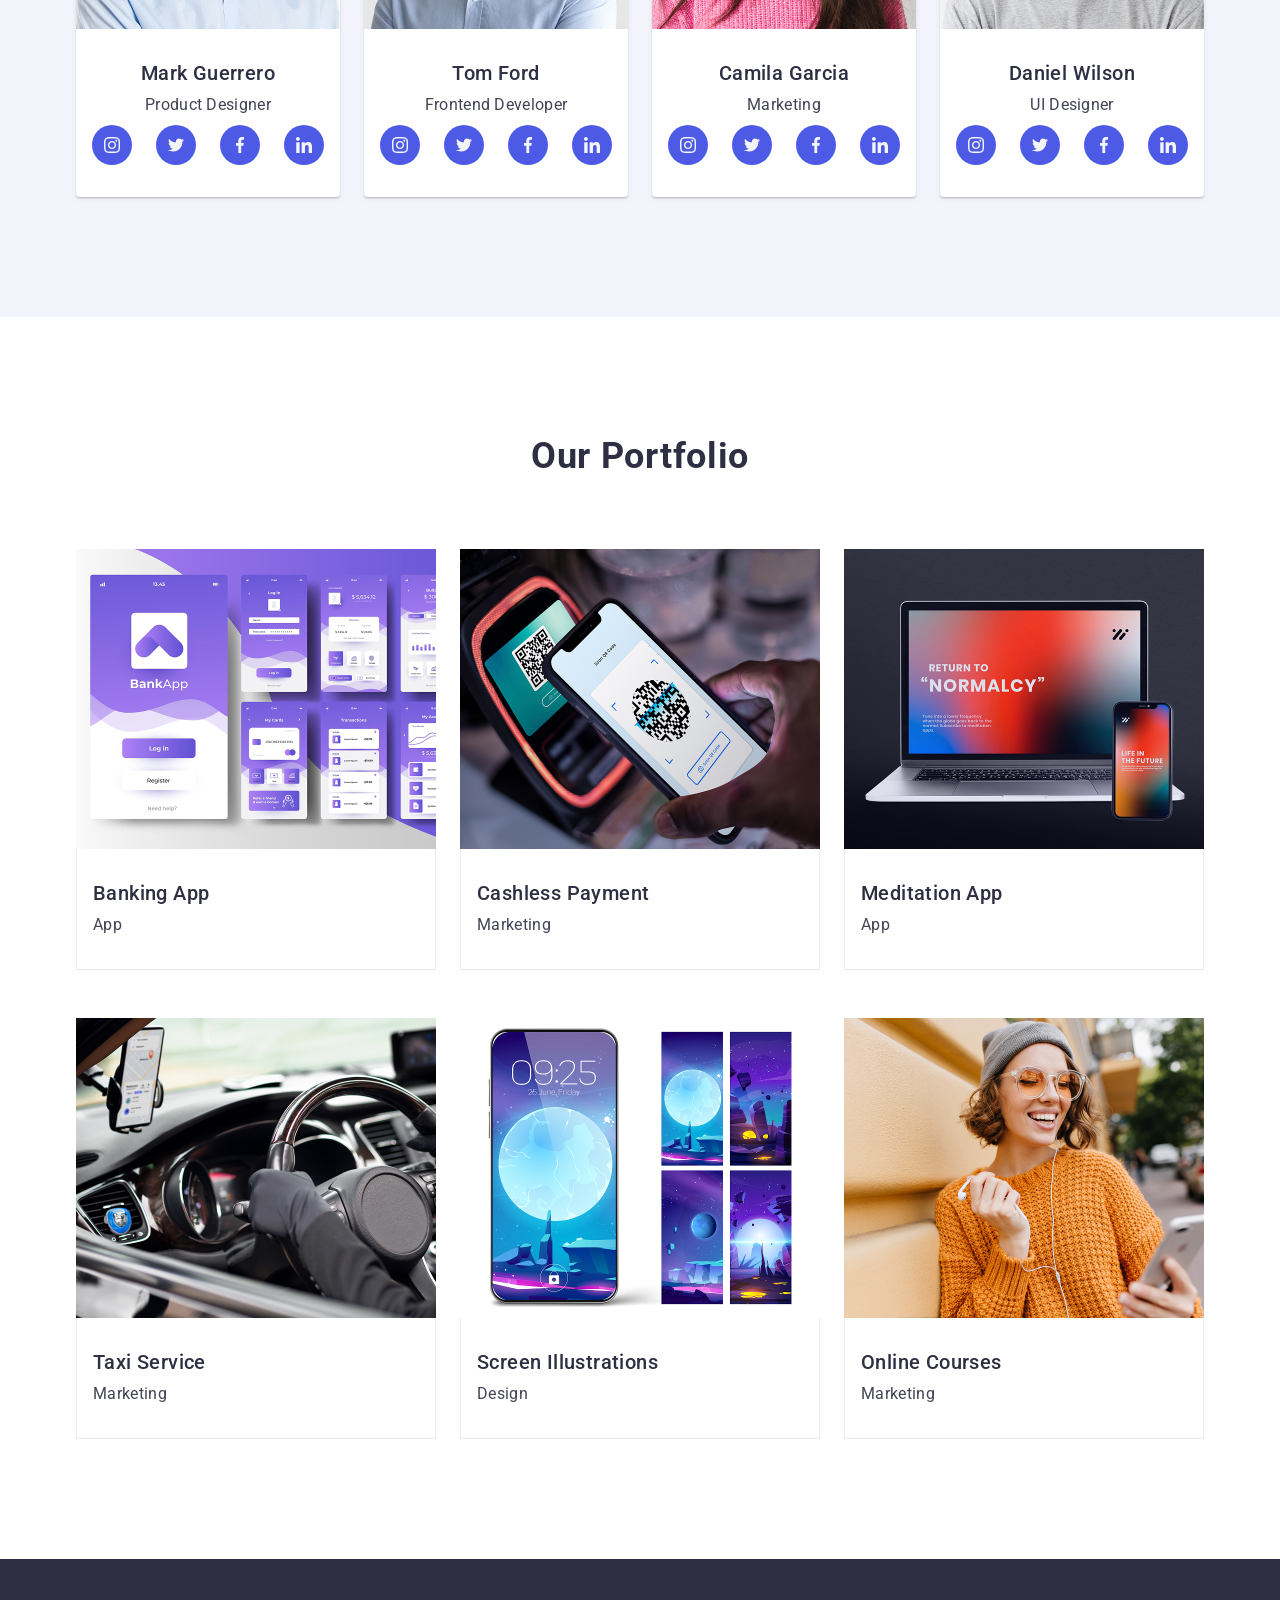
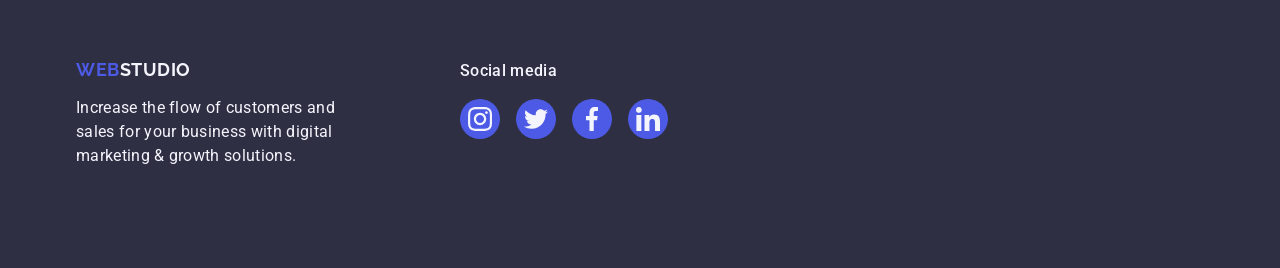
==== commit c274b199: "fixed icons" ====
--- a/index.html
+++ b/index.html
@@ -65,9 +65,11 @@
             <h2 class="visually-hidden">Our Features</h2>
             <ul class="features-list">
               <li class="features-item">
-                <svg class="antenna" width="64" height="64">
-                  <use href="./images/icons.svg#antenna"></use>
-                </svg>
+                <div class="features-icon-box">
+                  <svg class="antenna" width="64" height="64">
+                    <use href="./images/icons.svg#antenna"></use>
+                  </svg>
+                </div>
                 <h3>Strategy</h3>
                 <p class="features-p">
                   Our goal is to identify the business problem to walk away with
@@ -75,9 +77,11 @@
                 </p>
               </li>
               <li class="features-item">
+                <div class="features-icon-box">
                   <svg class="clock" width="64" height="64">
                   <use href="./images/icons.svg#clock"></use>
-                </svg>
+                  </svg>
+                </div>
                 <h3>Punctuality</h3>
                 <p class="features-p">
                   Bring the key message to the brand's audience for the best
@@ -85,9 +89,11 @@
                 </p>
               </li>
               <li class="features-item">
+                <div class="features-icon-box">
                   <svg class="pc" width="64" height="64">
                   <use href="./images/icons.svg#pc"></use>
-                </svg>
+                  </svg>
+                </div>
                 <h3>Diligence</h3>
                 <p class="features-p">
                   Research and confirm brands with the strongest digital growth
@@ -95,9 +101,11 @@
                 </p>
               </li>
               <li class="features-item">
+                <div class="features-icon-box">
                   <svg class="astronaut" width="64" height="64">
                   <use href="./images/icons.svg#astronaut"></use>
-                </svg>
+                  </svg>
+                </div>
                 <h3>Technologies</h3>
                 <p class="features-p">
                   Design practice focused on digital experiences. We bring forth
--- a/css/styles.css
+++ b/css/styles.css
@@ -178,13 +178,19 @@
 }
 
 .social-ico-footer {
-    .social-ico {
     display: flex;
     flex-direction: row;
     gap: 16px;
     justify-content: center;
     align-items: center;
 }
+
+.features-icon-box svg {
+    fill: #2E2F42;
+}
+
+.ico-link svg {
+    fill: currentColor;
 }
 
 .ico-link {
@@ -193,7 +199,7 @@
     justify-content: center;
     align-items: center;
     color: #F4F4FD;
-    fill: currentColor
+    fill: currentColor;
     border-radius: 50%;
     width: 40px;
     height: 40px;
@@ -370,21 +376,27 @@
     flex-basis: calc((100% - 72px) / 4);
 }
 
+
+
 .features-item h3 {
     padding-bottom: 8px;
 }
 
-.antenna,
-.astronaut,
-.pc,
-.clock {
-    display: block;
-    max-width: 264px;
-    max-height: 112px;
+
+.features-icon-box {
+    display: flex;
+    justify-content: center;
+    align-items: center;
+    width: 264px;
+    height: 112px;
     border: 1px solid #8E8F99;
     background-color: #F4F4FD;
     border-radius: 4px;
     margin-bottom: 8px;
+}
+
+.features-icon-box svg {
+    fill: #2E2F42;
 }
 
 .team-list {
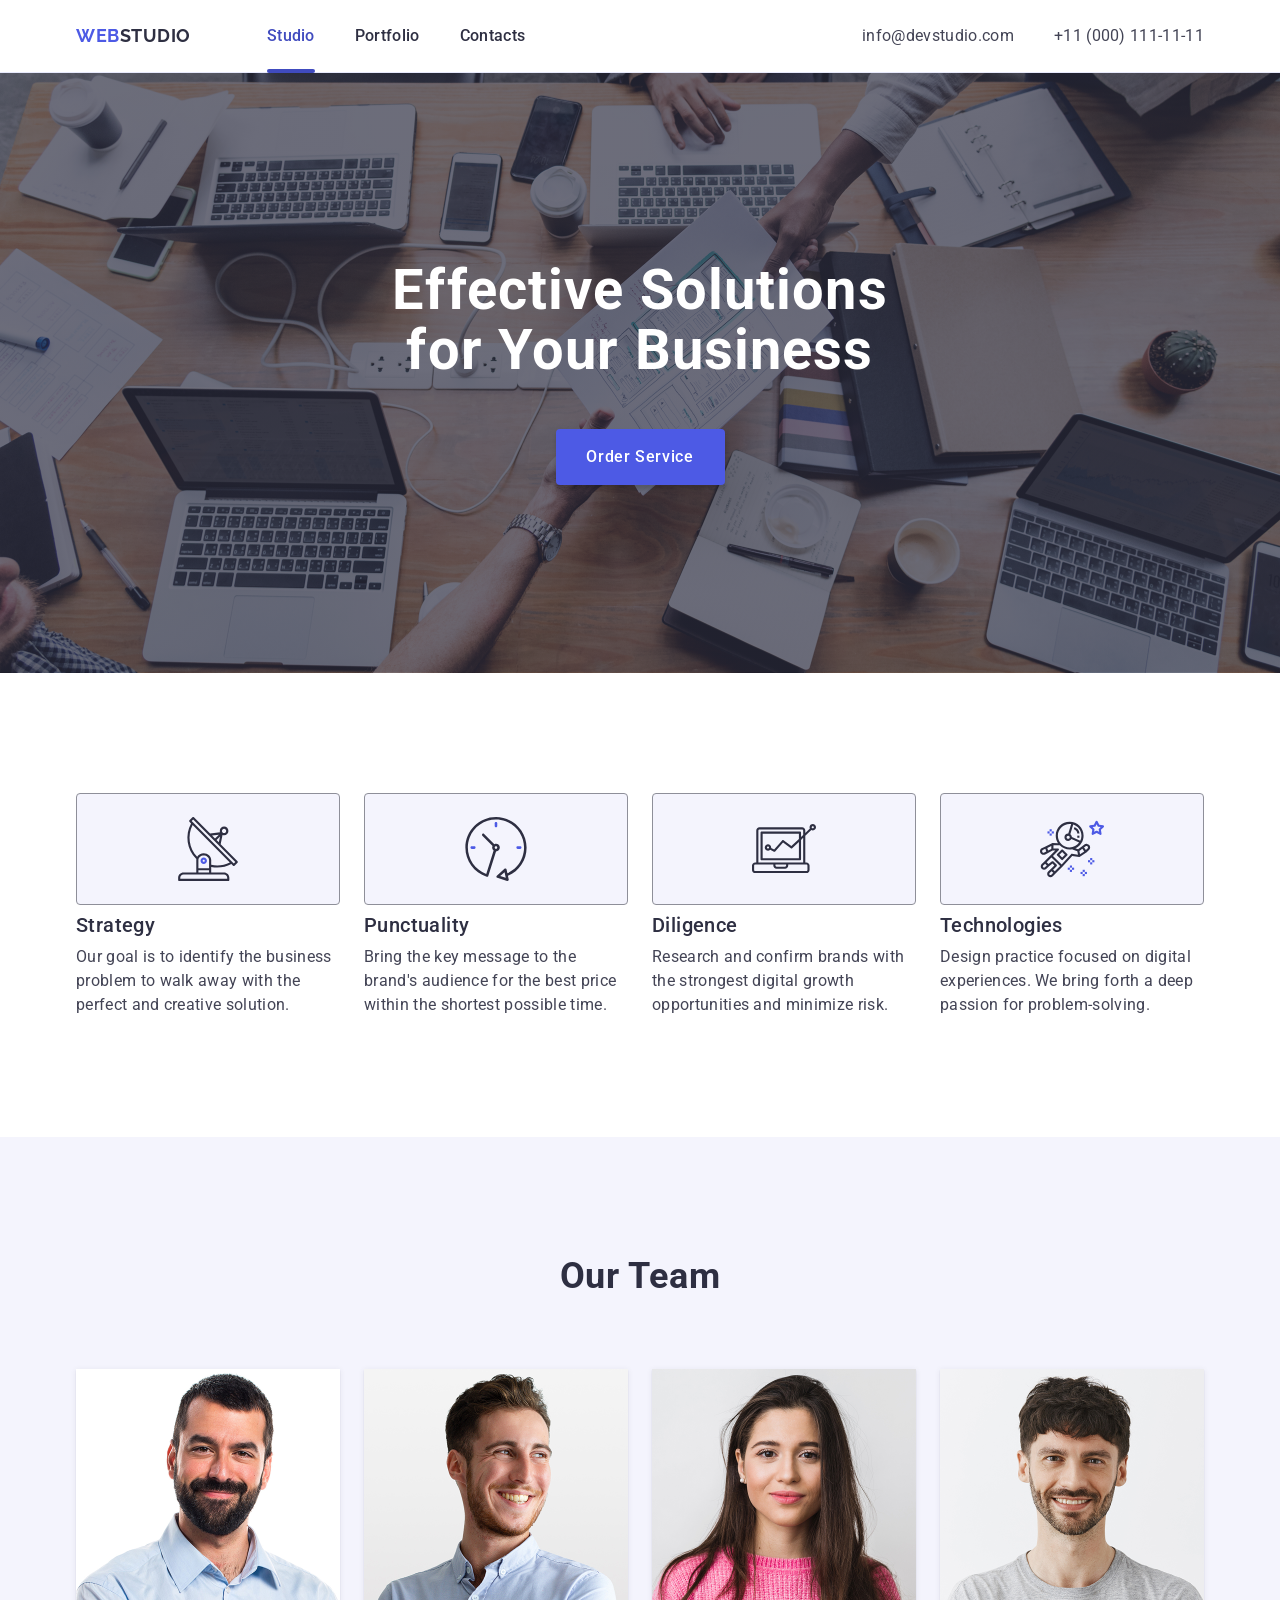
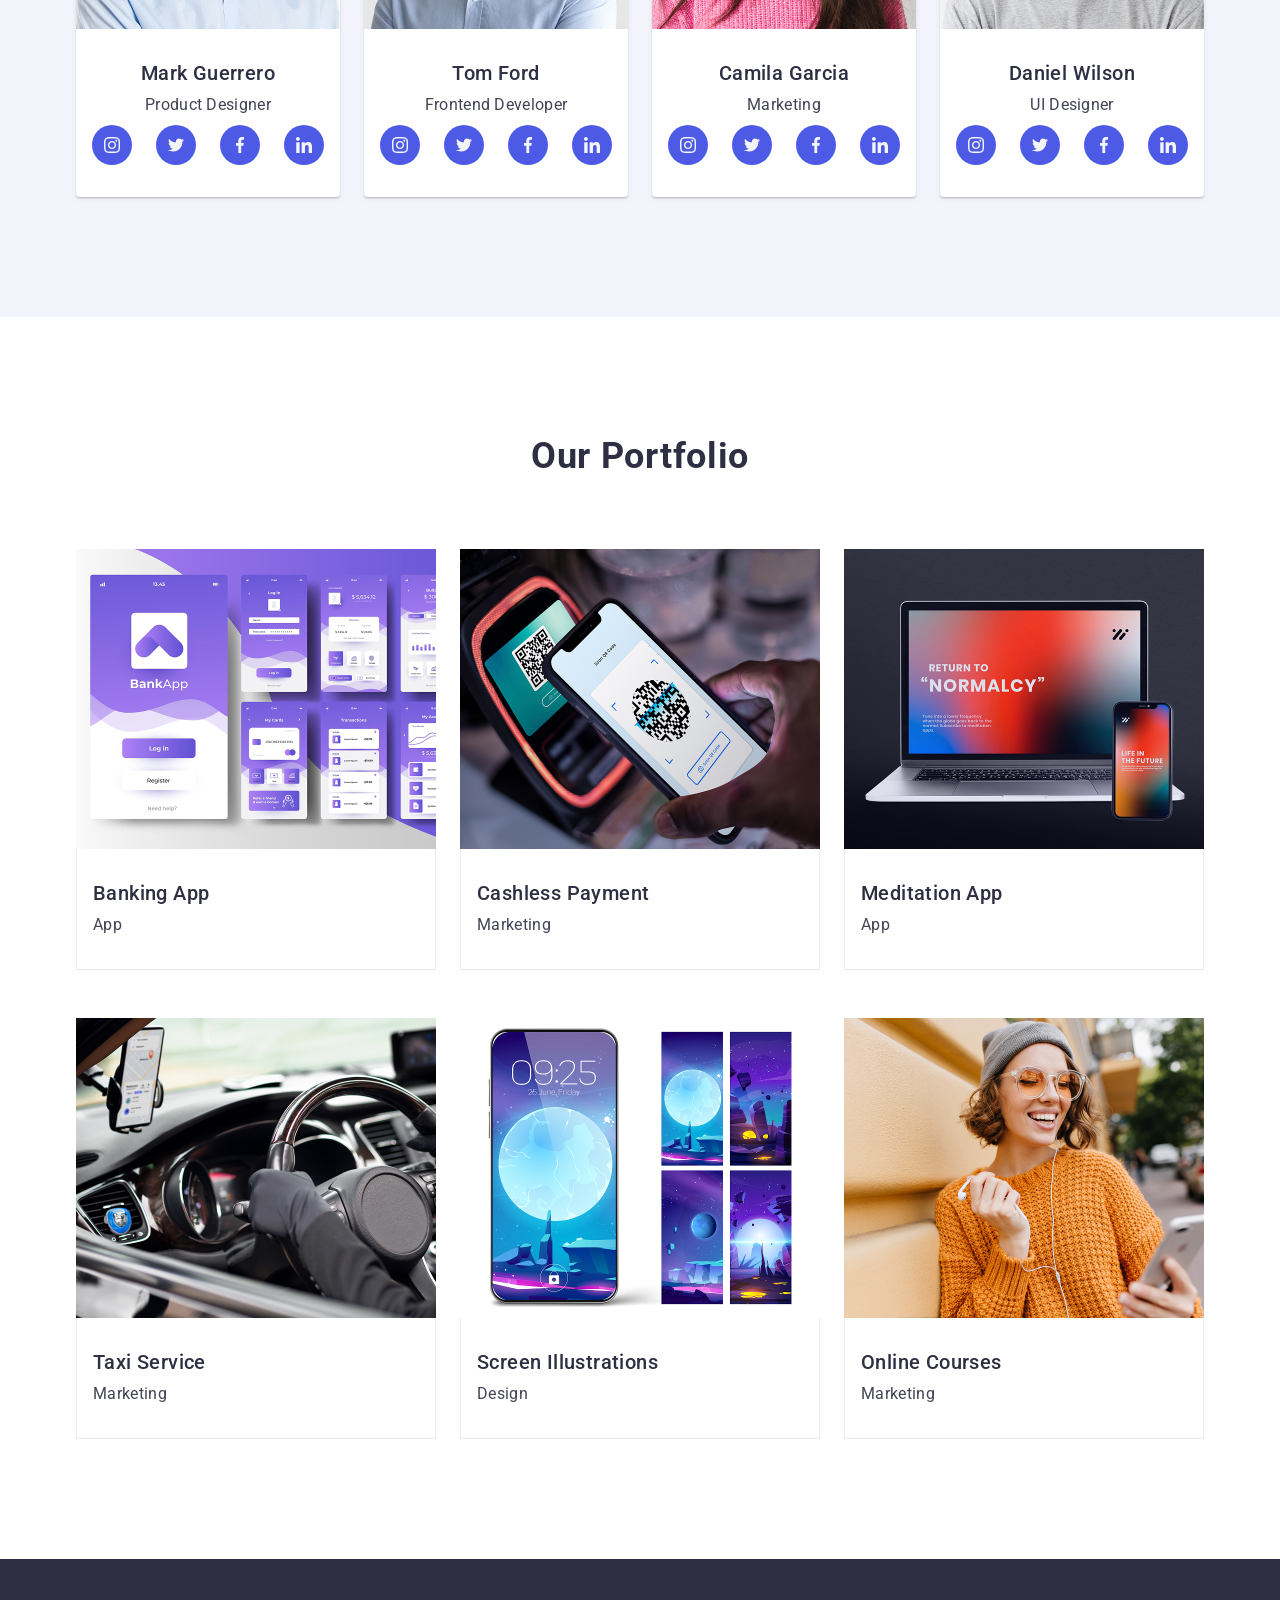
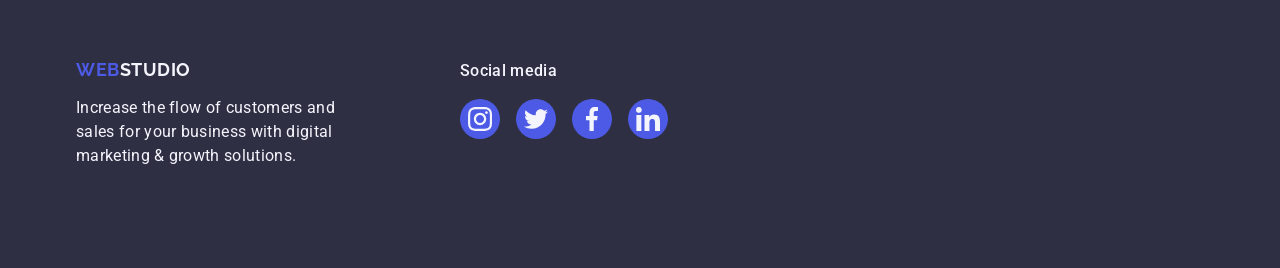
==== commit 0ba2e91c: "footer and header classes fixed" ====
--- a/index.html
+++ b/index.html
@@ -389,7 +389,7 @@
           </div>
         </section>
       </main>
-      <footer>
+      <footer class="page-footer">
         <div class="container">
           <div class="footer-logo-text">
               <a class="logo-footer" href="./index.html"
--- a/css/styles.css
+++ b/css/styles.css
@@ -69,11 +69,12 @@
     align-items: center;
 }
 
-header {
+.page-header {
     border-bottom: 1px solid #E7E9FC;
     box-shadow: 
         0 1px 6px 0 rgba(46, 47, 66, 0.08),
-        0 1px 1px 0 rgba(46, 47, 66, 0.16);
+        0 1px 1px 0 rgba(46, 47, 66, 0.16),
+        0 2px 1px 0 rgba(46, 47, 66, 0.08);
 }
 
 .header-links {
@@ -95,7 +96,7 @@
     transition: color 250ms cubic-bezier(0.4, 0, 0.2, 1);
 }
 
-address {
+.contacts {
     color: #434455;
     font-weight: 400;
 }
@@ -110,6 +111,10 @@
     padding: 24px 0;
     transition: color 250ms cubic-bezier(0.4, 0, 0.2, 1);
     position: relative;
+}
+
+.nav-link.current {
+    color: #404BBF;
 }
 
 .nav-link.current::after {
@@ -485,7 +490,7 @@
     font-weight: 400;
 }
 
-footer {
+.page-footer {
     background-color: #2E2F42;
     color: #F4F4FD;
     font-weight: 400;
@@ -500,7 +505,7 @@
     max-width: 264px;
 }
 
-footer .container {
+.page-footer .container {
     display: flex;
     flex-direction: row;
     align-items: baseline;
@@ -512,7 +517,7 @@
     margin-bottom: 16px;
 }
 
-footer .ico-link:hover,
-footer .ico-link:focus {
+.page-footer .ico-link:hover,
+.page-footer .ico-link:focus {
     background-color: #31D0AA;
 }
